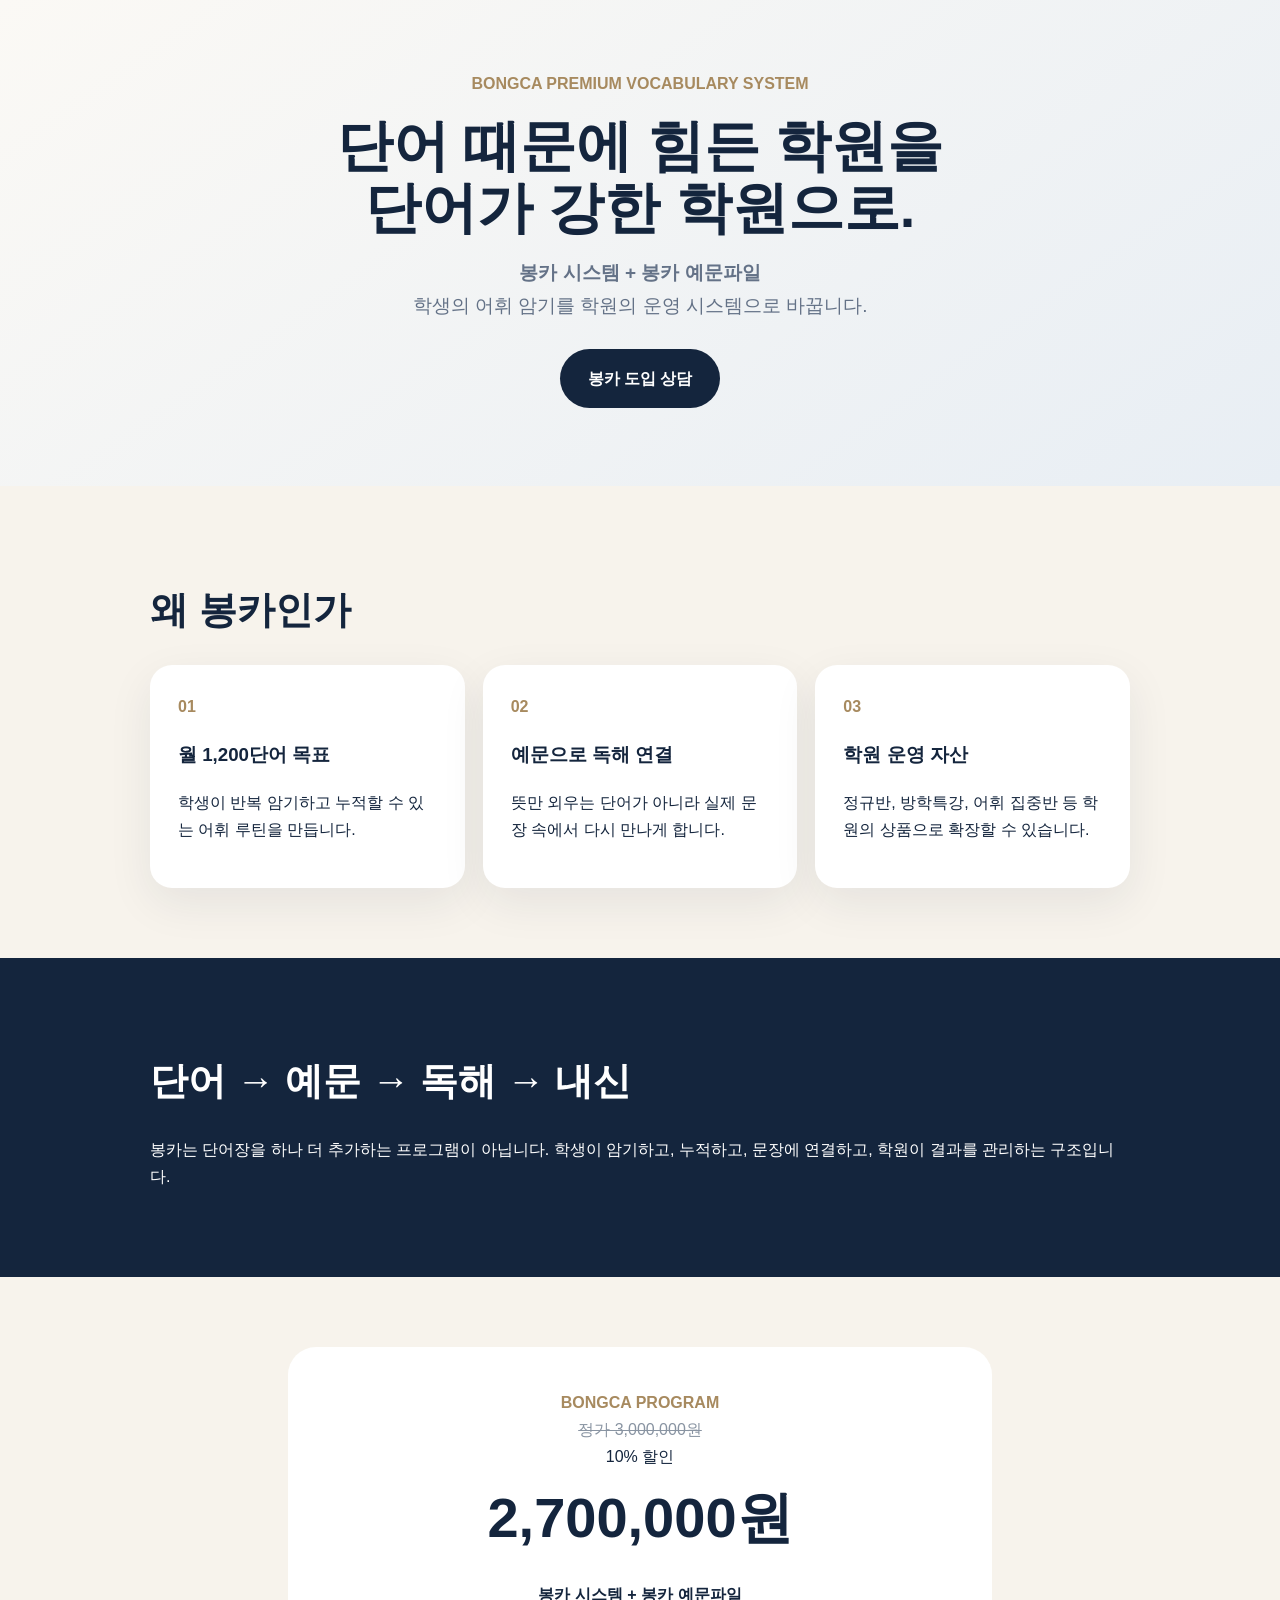
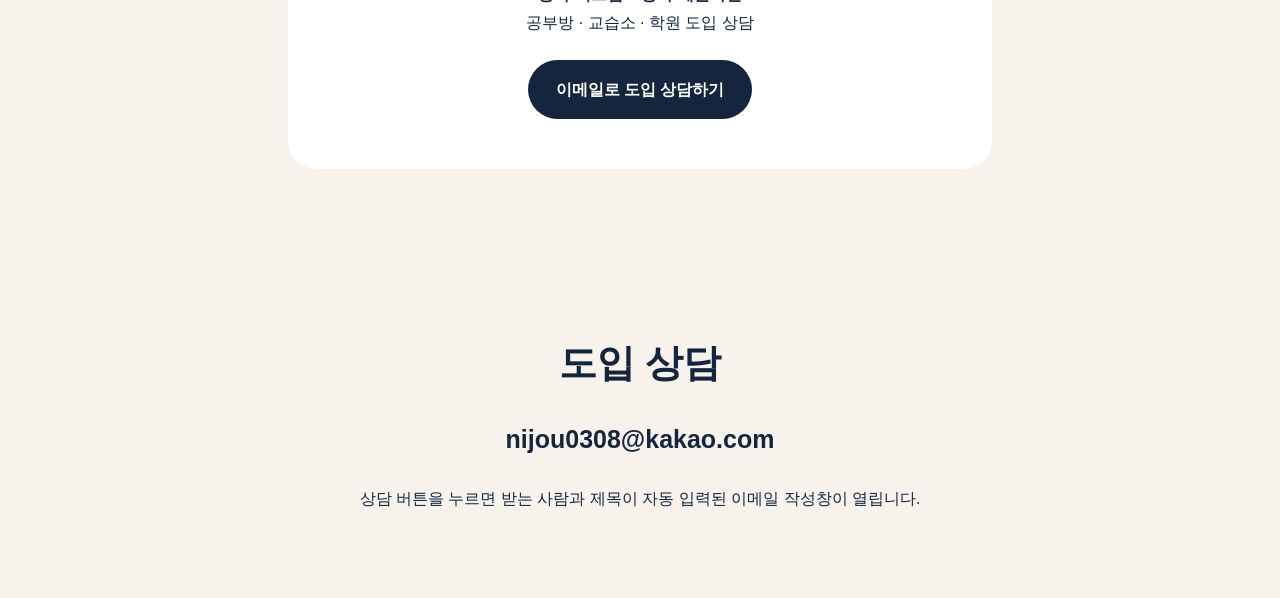
==== bongca/index.html @ 5b952db7 "Add Bongca landing page" ====
<!doctype html><html lang="ko"><head><meta charset="utf-8"><meta name="viewport" content="width=device-width,initial-scale=1"><title>봉카 VOCA | 프리미엄 영어 어휘 운영 시스템</title><style>body{margin:0;font-family:Arial,'Noto Sans KR',sans-serif;background:#f7f3ec;color:#14253d;line-height:1.7}header,section{padding:70px 20px}.wrap{max-width:980px;margin:auto}.hero{text-align:center;background:linear-gradient(145deg,#fbf9f5,#e8eef4)}h1{font-size:56px;line-height:1.1;margin:18px 0}h2{font-size:38px;line-height:1.2}.sub{font-size:19px;color:#647287}.btn{display:inline-block;background:#14253d;color:#fff;padding:16px 28px;border-radius:999px;text-decoration:none;font-weight:700;margin:8px}.gold{color:#a78a5f;font-weight:700}.grid{display:grid;grid-template-columns:repeat(3,1fr);gap:18px}.card{background:#fff;padding:28px;border-radius:22px;box-shadow:0 15px 45px rgba(20,37,61,.08)}.dark{background:#14253d;color:#fff}.price{text-align:center;background:#fff;padding:42px;border-radius:28px;max-width:620px;margin:auto}.old{text-decoration:line-through;color:#8994a2}.amount{font-size:56px;font-weight:900}.mail{text-align:center}.email{font-size:25px;font-weight:800}@media(max-width:700px){h1{font-size:40px}h2{font-size:31px}.grid{grid-template-columns:1fr}.amount{font-size:44px}}</style></head><body><header class="hero"><div class="wrap"><div class="gold">BONGCA PREMIUM VOCABULARY SYSTEM</div><h1>단어 때문에 힘든 학원을<br>단어가 강한 학원으로.</h1><p class="sub"><b>봉카 시스템 + 봉카 예문파일</b><br>학생의 어휘 암기를 학원의 운영 시스템으로 바꿉니다.</p><a class="btn" href="mailto:nijou0308@kakao.com?subject=%EB%B4%89%EC%B9%B4%20%EB%8F%84%EC%9E%85%20%EC%83%81%EB%8B%B4%20%EB%AC%B8%EC%9D%98&body=%EC%95%88%EB%85%95%ED%95%98%EC%84%B8%EC%9A%94.%0A%EB%B4%89%EC%B9%B4%20%EB%8F%84%EC%9E%85%20%EC%83%81%EB%8B%B4%20%EB%AC%B8%EC%9D%98%EB%93%9C%EB%A6%BD%EB%8B%88%EB%8B%A4.%0A%0A%ED%95%99%EC%9B%90%EB%AA%85%3A%0A%EC%A7%80%EC%97%AD%3A%0A%ED%95%99%EC%83%9D%20%EC%88%98%3A%0A%EC%83%81%EB%8B%B4%20%EA%B0%80%EB%8A%A5%20%EC%8B%9C%EA%B0%84%3A%0A%EB%AC%B8%EC%9D%98%20%EB%82%B4%EC%9A%A9%3A">봉카 도입 상담</a></div></header><section><div class="wrap"><h2>왜 봉카인가</h2><div class="grid"><div class="card"><div class="gold">01</div><h3>월 1,200단어 목표</h3><p>학생이 반복 암기하고 누적할 수 있는 어휘 루틴을 만듭니다.</p></div><div class="card"><div class="gold">02</div><h3>예문으로 독해 연결</h3><p>뜻만 외우는 단어가 아니라 실제 문장 속에서 다시 만나게 합니다.</p></div><div class="card"><div class="gold">03</div><h3>학원 운영 자산</h3><p>정규반, 방학특강, 어휘 집중반 등 학원의 상품으로 확장할 수 있습니다.</p></div></div></div></section><section class="dark"><div class="wrap"><h2>단어 → 예문 → 독해 → 내신</h2><p>봉카는 단어장을 하나 더 추가하는 프로그램이 아닙니다. 학생이 암기하고, 누적하고, 문장에 연결하고, 학원이 결과를 관리하는 구조입니다.</p></div></section><section><div class="wrap"><div class="price"><div class="gold">BONGCA PROGRAM</div><div class="old">정가 3,000,000원</div><div>10% 할인</div><div class="amount">2,700,000원</div><p><b>봉카 시스템 + 봉카 예문파일</b><br>공부방 · 교습소 · 학원 도입 상담</p><a class="btn" href="mailto:nijou0308@kakao.com?subject=%EB%B4%89%EC%B9%B4%20%EB%8F%84%EC%9E%85%20%EC%83%81%EB%8B%B4%20%EB%AC%B8%EC%9D%98&body=%EC%95%88%EB%85%95%ED%95%98%EC%84%B8%EC%9A%94.%0A%EB%B4%89%EC%B9%B4%20%EB%8F%84%EC%9E%85%20%EC%83%81%EB%8B%B4%20%EB%AC%B8%EC%9D%98%EB%93%9C%EB%A6%BD%EB%8B%88%EB%8B%A4.%0A%0A%ED%95%99%EC%9B%90%EB%AA%85%3A%0A%EC%A7%80%EC%97%AD%3A%0A%ED%95%99%EC%83%9D%20%EC%88%98%3A%0A%EC%83%81%EB%8B%B4%20%EA%B0%80%EB%8A%A5%20%EC%8B%9C%EA%B0%84%3A%0A%EB%AC%B8%EC%9D%98%20%EB%82%B4%EC%9A%A9%3A">이메일로 도입 상담하기</a></div></div></section><section class="mail"><div class="wrap"><h2>도입 상담</h2><p class="email">nijou0308@kakao.com</p><p>상담 버튼을 누르면 받는 사람과 제목이 자동 입력된 이메일 작성창이 열립니다.</p></div></section></body></html>
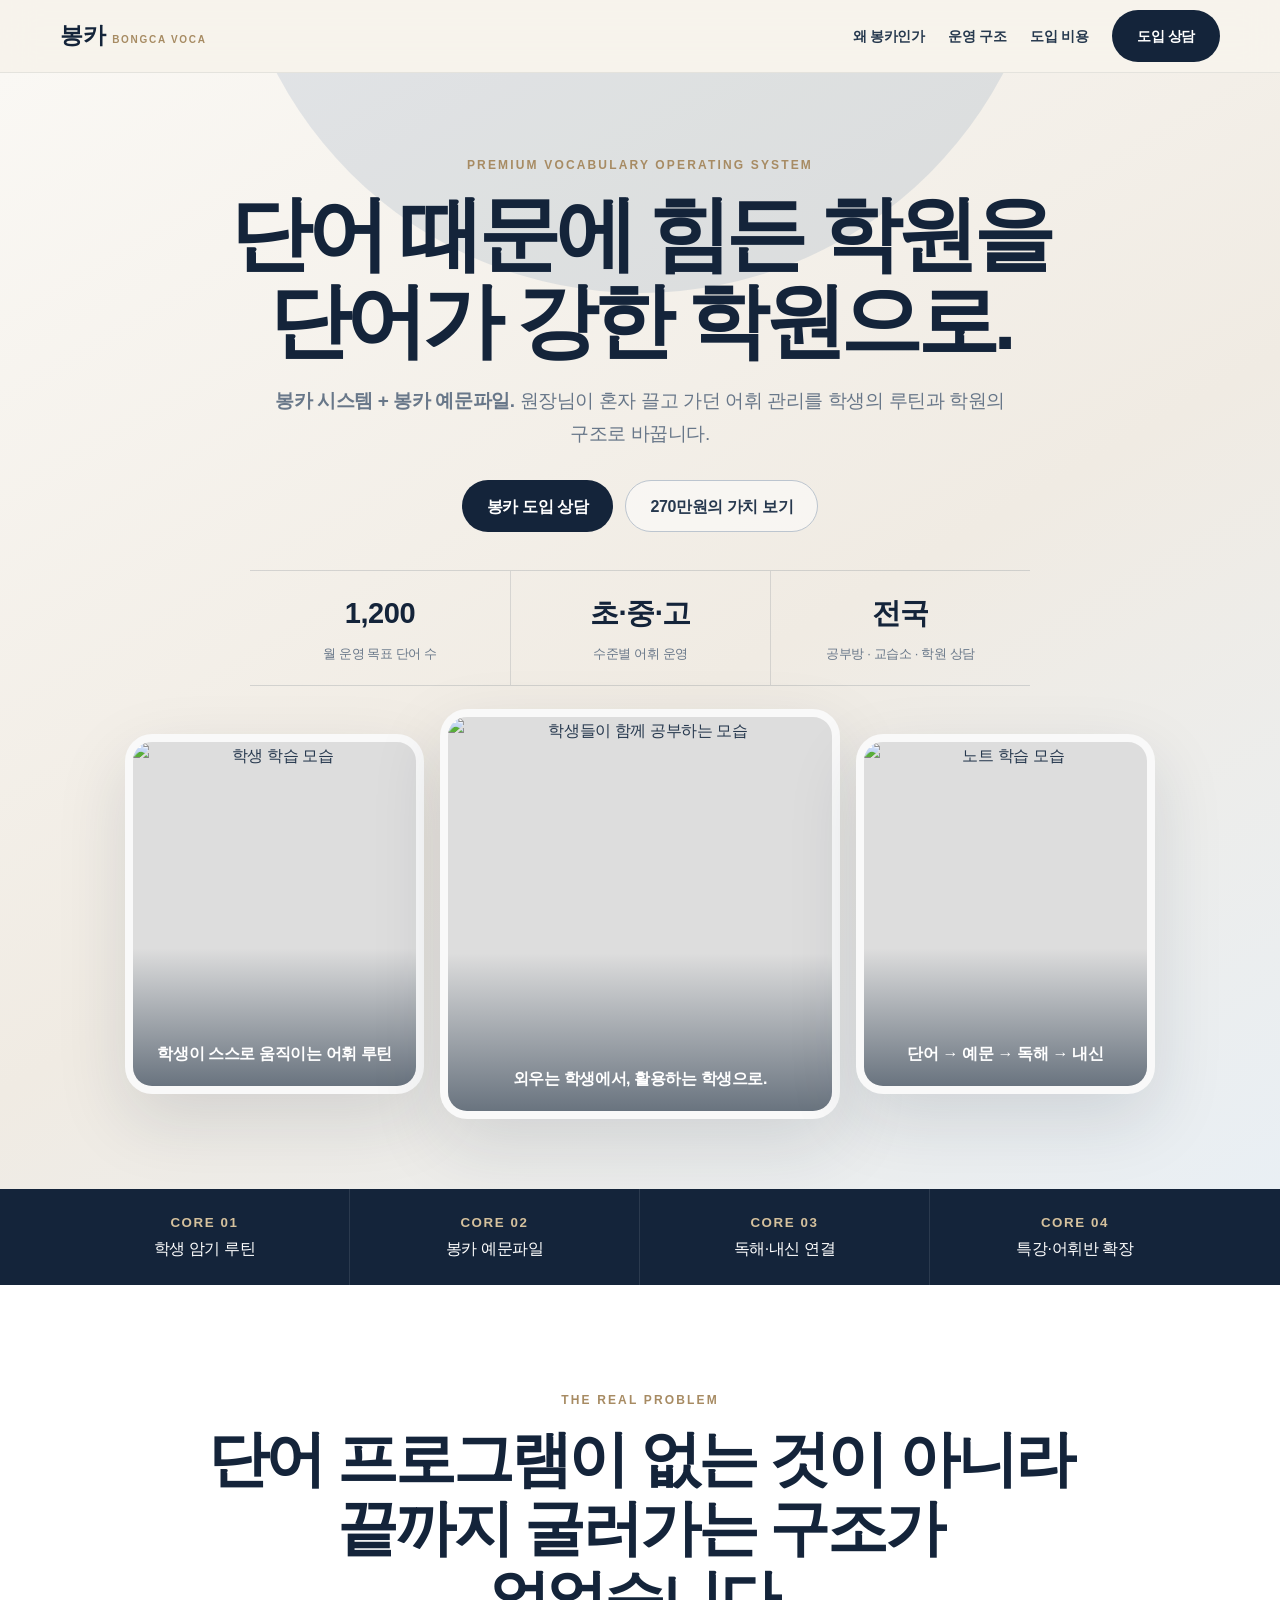
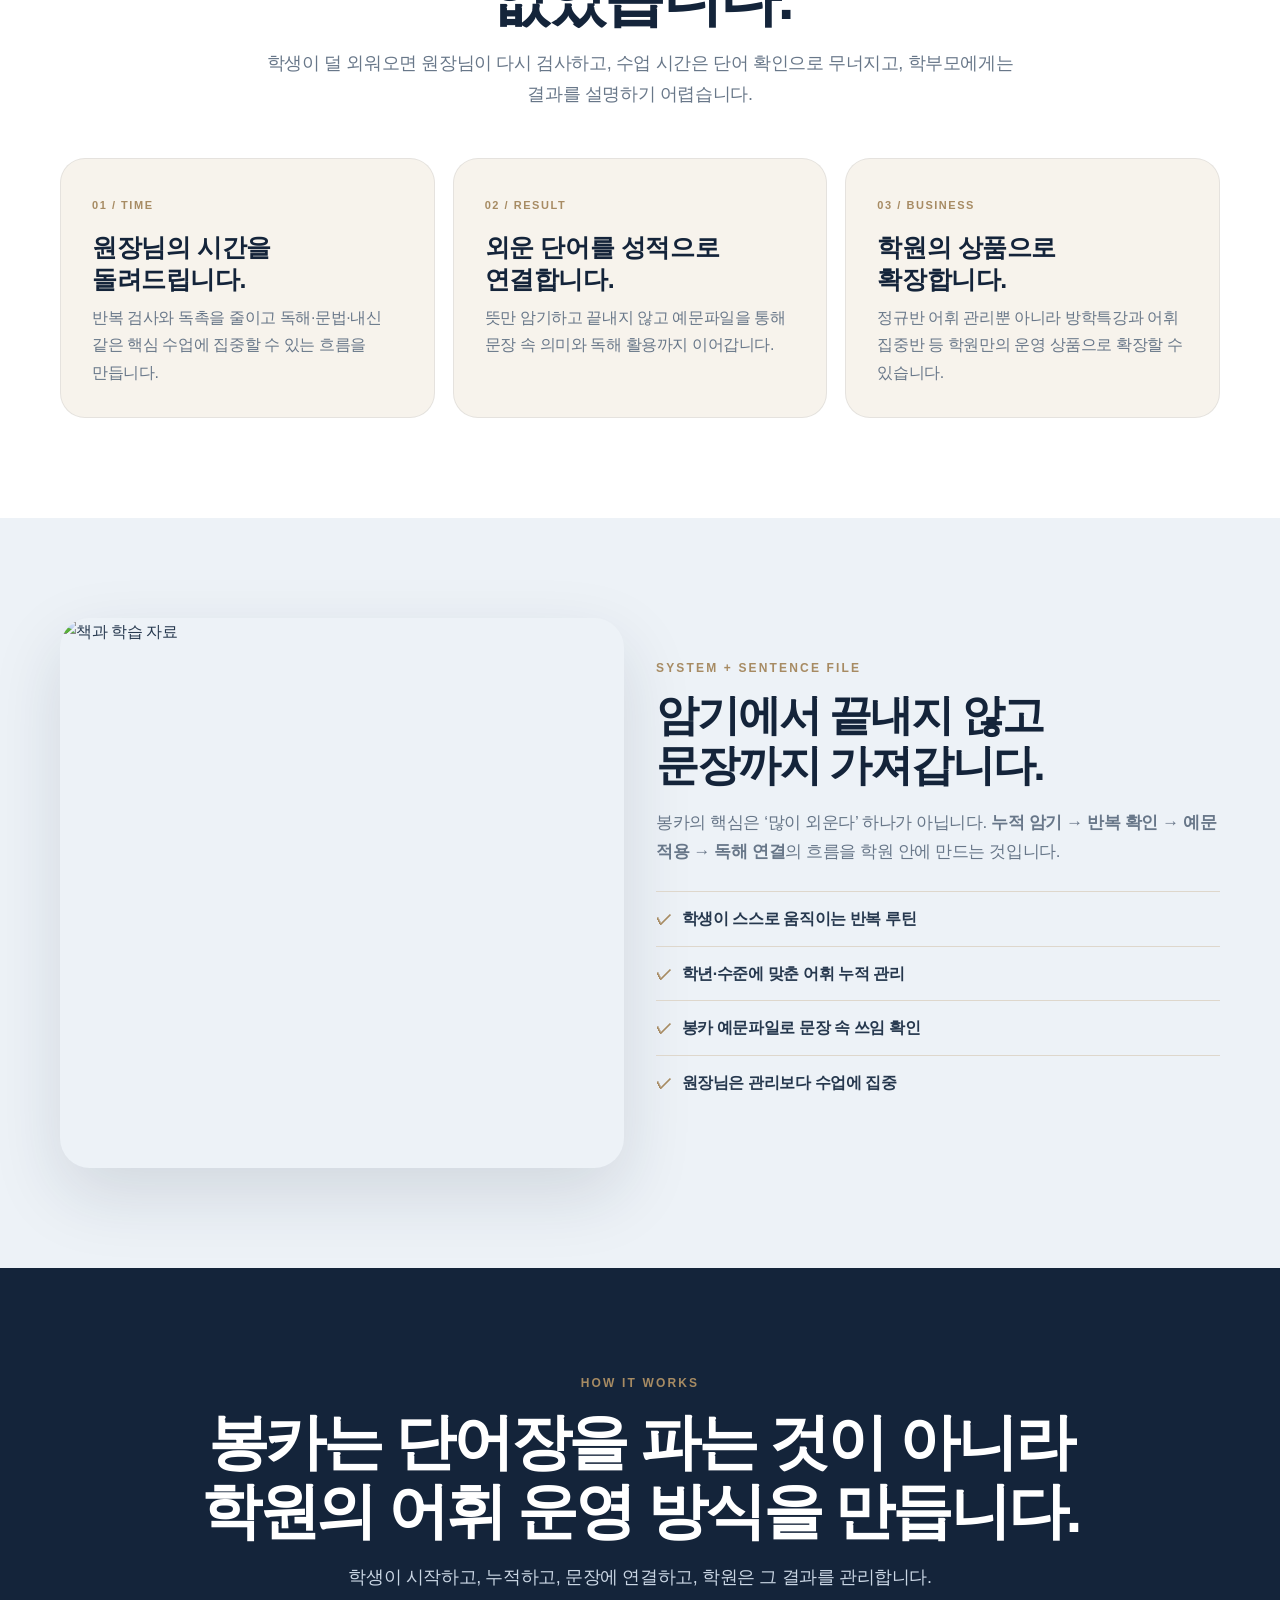
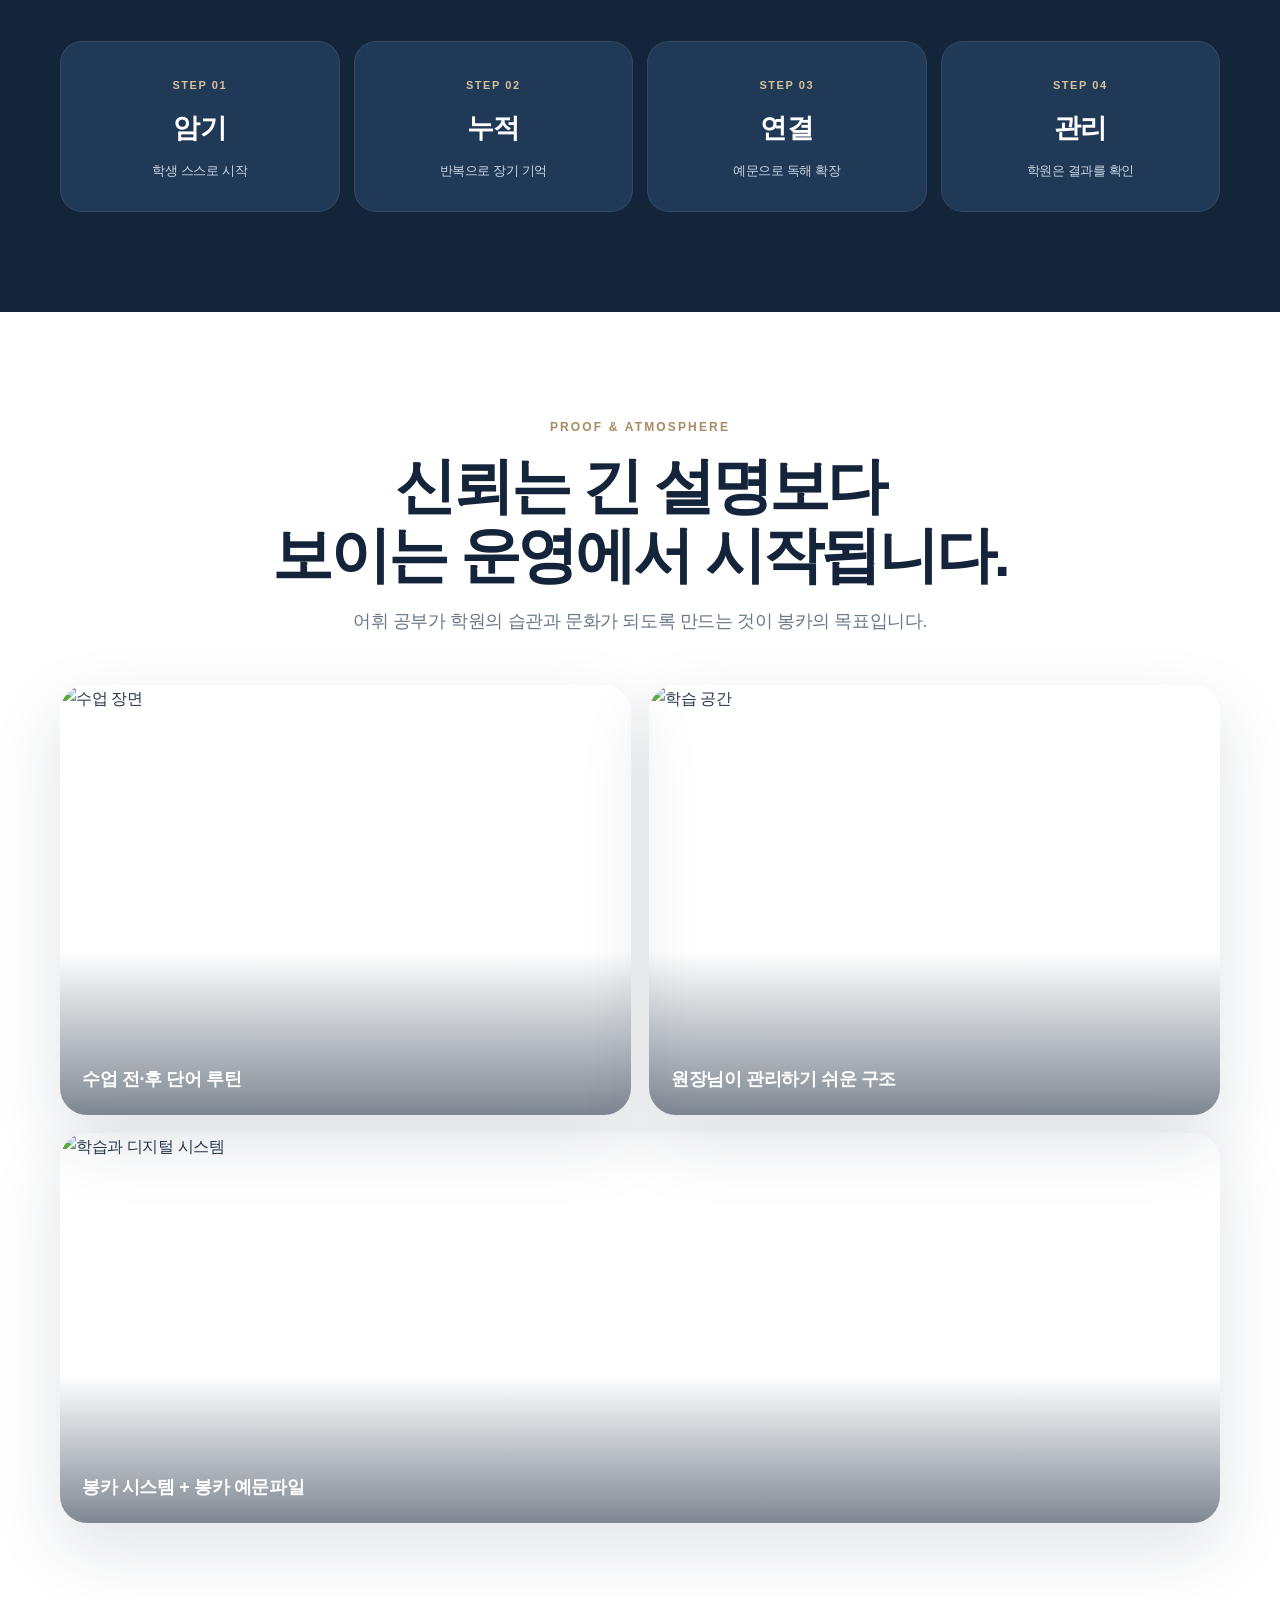
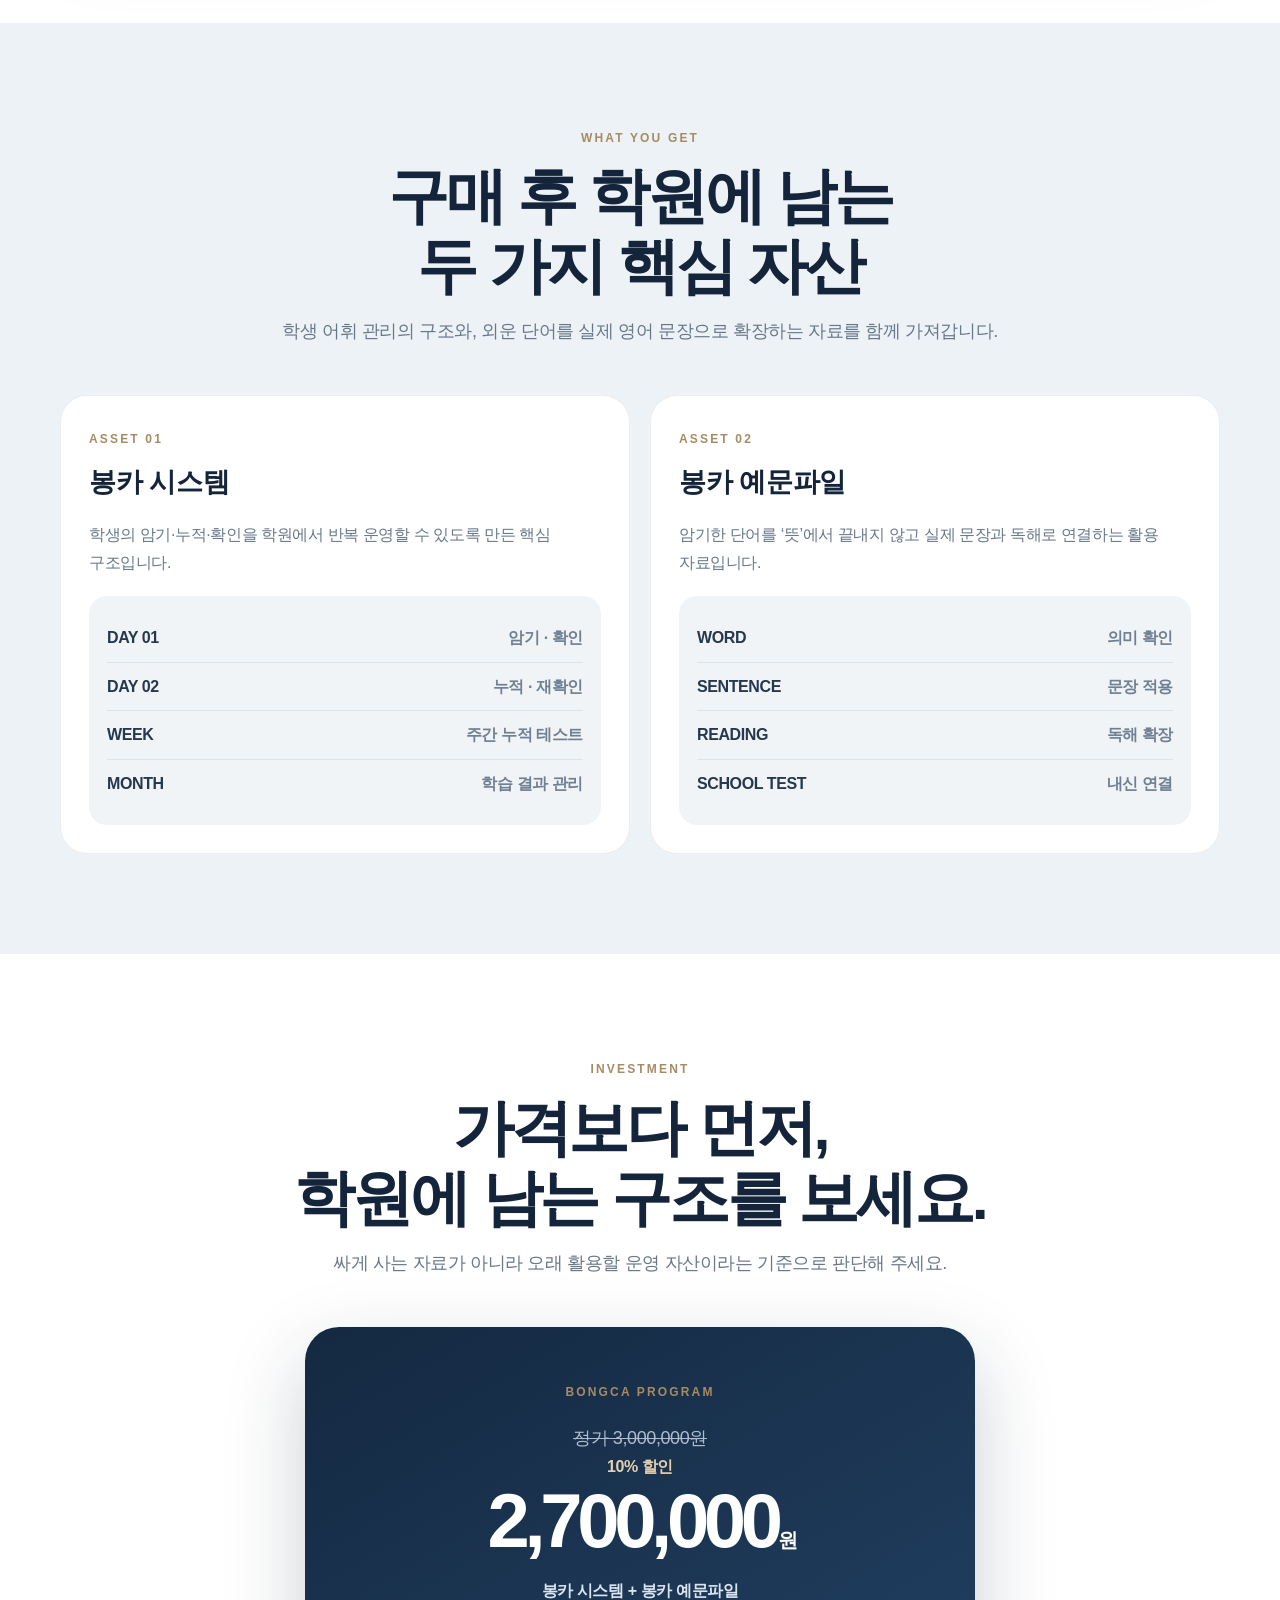
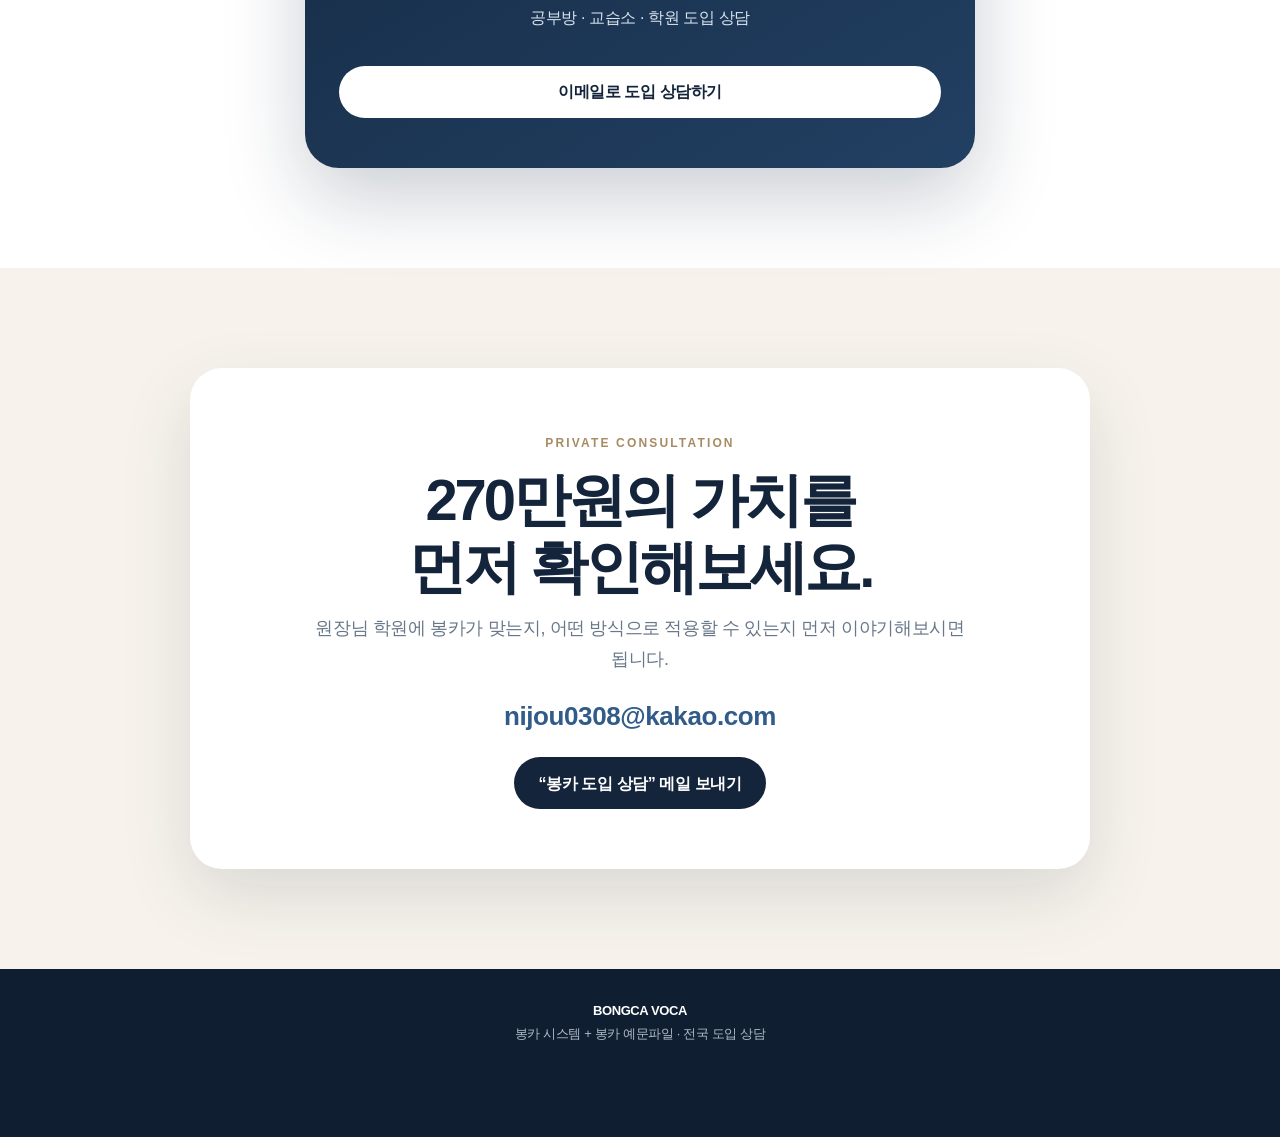
==== commit 9e222219: "Replace Bongca page with complete public landing page" ====
--- a/bongca/index.html
+++ b/bongca/index.html
@@ -1 +1,28 @@
-<!doctype html><html lang="ko"><head><meta charset="utf-8"><meta name="viewport" content="width=device-width,initial-scale=1"><title>봉카 VOCA | 프리미엄 영어 어휘 운영 시스템</title><style>body{margin:0;font-family:Arial,'Noto Sans KR',sans-serif;background:#f7f3ec;color:#14253d;line-height:1.7}header,section{padding:70px 20px}.wrap{max-width:980px;margin:auto}.hero{text-align:center;background:linear-gradient(145deg,#fbf9f5,#e8eef4)}h1{font-size:56px;line-height:1.1;margin:18px 0}h2{font-size:38px;line-height:1.2}.sub{font-size:19px;color:#647287}.btn{display:inline-block;background:#14253d;color:#fff;padding:16px 28px;border-radius:999px;text-decoration:none;font-weight:700;margin:8px}.gold{color:#a78a5f;font-weight:700}.grid{display:grid;grid-template-columns:repeat(3,1fr);gap:18px}.card{background:#fff;padding:28px;border-radius:22px;box-shadow:0 15px 45px rgba(20,37,61,.08)}.dark{background:#14253d;color:#fff}.price{text-align:center;background:#fff;padding:42px;border-radius:28px;max-width:620px;margin:auto}.old{text-decoration:line-through;color:#8994a2}.amount{font-size:56px;font-weight:900}.mail{text-align:center}.email{font-size:25px;font-weight:800}@media(max-width:700px){h1{font-size:40px}h2{font-size:31px}.grid{grid-template-columns:1fr}.amount{font-size:44px}}</style></head><body><header class="hero"><div class="wrap"><div class="gold">BONGCA PREMIUM VOCABULARY SYSTEM</div><h1>단어 때문에 힘든 학원을<br>단어가 강한 학원으로.</h1><p class="sub"><b>봉카 시스템 + 봉카 예문파일</b><br>학생의 어휘 암기를 학원의 운영 시스템으로 바꿉니다.</p><a class="btn" href="mailto:nijou0308@kakao.com?subject=%EB%B4%89%EC%B9%B4%20%EB%8F%84%EC%9E%85%20%EC%83%81%EB%8B%B4%20%EB%AC%B8%EC%9D%98&body=%EC%95%88%EB%85%95%ED%95%98%EC%84%B8%EC%9A%94.%0A%EB%B4%89%EC%B9%B4%20%EB%8F%84%EC%9E%85%20%EC%83%81%EB%8B%B4%20%EB%AC%B8%EC%9D%98%EB%93%9C%EB%A6%BD%EB%8B%88%EB%8B%A4.%0A%0A%ED%95%99%EC%9B%90%EB%AA%85%3A%0A%EC%A7%80%EC%97%AD%3A%0A%ED%95%99%EC%83%9D%20%EC%88%98%3A%0A%EC%83%81%EB%8B%B4%20%EA%B0%80%EB%8A%A5%20%EC%8B%9C%EA%B0%84%3A%0A%EB%AC%B8%EC%9D%98%20%EB%82%B4%EC%9A%A9%3A">봉카 도입 상담</a></div></header><section><div class="wrap"><h2>왜 봉카인가</h2><div class="grid"><div class="card"><div class="gold">01</div><h3>월 1,200단어 목표</h3><p>학생이 반복 암기하고 누적할 수 있는 어휘 루틴을 만듭니다.</p></div><div class="card"><div class="gold">02</div><h3>예문으로 독해 연결</h3><p>뜻만 외우는 단어가 아니라 실제 문장 속에서 다시 만나게 합니다.</p></div><div class="card"><div class="gold">03</div><h3>학원 운영 자산</h3><p>정규반, 방학특강, 어휘 집중반 등 학원의 상품으로 확장할 수 있습니다.</p></div></div></div></section><section class="dark"><div class="wrap"><h2>단어 → 예문 → 독해 → 내신</h2><p>봉카는 단어장을 하나 더 추가하는 프로그램이 아닙니다. 학생이 암기하고, 누적하고, 문장에 연결하고, 학원이 결과를 관리하는 구조입니다.</p></div></section><section><div class="wrap"><div class="price"><div class="gold">BONGCA PROGRAM</div><div class="old">정가 3,000,000원</div><div>10% 할인</div><div class="amount">2,700,000원</div><p><b>봉카 시스템 + 봉카 예문파일</b><br>공부방 · 교습소 · 학원 도입 상담</p><a class="btn" href="mailto:nijou0308@kakao.com?subject=%EB%B4%89%EC%B9%B4%20%EB%8F%84%EC%9E%85%20%EC%83%81%EB%8B%B4%20%EB%AC%B8%EC%9D%98&body=%EC%95%88%EB%85%95%ED%95%98%EC%84%B8%EC%9A%94.%0A%EB%B4%89%EC%B9%B4%20%EB%8F%84%EC%9E%85%20%EC%83%81%EB%8B%B4%20%EB%AC%B8%EC%9D%98%EB%93%9C%EB%A6%BD%EB%8B%88%EB%8B%A4.%0A%0A%ED%95%99%EC%9B%90%EB%AA%85%3A%0A%EC%A7%80%EC%97%AD%3A%0A%ED%95%99%EC%83%9D%20%EC%88%98%3A%0A%EC%83%81%EB%8B%B4%20%EA%B0%80%EB%8A%A5%20%EC%8B%9C%EA%B0%84%3A%0A%EB%AC%B8%EC%9D%98%20%EB%82%B4%EC%9A%A9%3A">이메일로 도입 상담하기</a></div></div></section><section class="mail"><div class="wrap"><h2>도입 상담</h2><p class="email">nijou0308@kakao.com</p><p>상담 버튼을 누르면 받는 사람과 제목이 자동 입력된 이메일 작성창이 열립니다.</p></div></section></body></html>+<!doctype html>
+<html lang="ko">
+<head>
+<meta charset="utf-8">
+<meta name="viewport" content="width=device-width,initial-scale=1">
+<title>봉카 VOCA | 프리미엄 영어 어휘 운영 시스템</title>
+<meta name="description" content="봉카 시스템 + 봉카 예문파일. 공부방·교습소·학원 원장님을 위한 프리미엄 영어 어휘 운영 시스템.">
+<meta property="og:title" content="봉카 VOCA | 단어가 강한 학원을 만드는 운영 시스템">
+<meta property="og:description" content="월 1,200단어 목표 · 봉카 시스템 + 봉카 예문파일 · 전국 학원 도입 상담">
+<style>
+:root{--ink:#14243a;--blue:#315b88;--gold:#a78b63;--ivory:#f7f3ec;--paper:#fff;--mist:#edf2f7;--text:#26384e;--muted:#687789;--line:#ded7cc;--shadow:0 26px 70px rgba(20,36,58,.13);--max:1160px}*{box-sizing:border-box}html{scroll-behavior:smooth}body{margin:0;background:var(--ivory);color:var(--text);font-family:Pretendard,"Noto Sans KR","Apple SD Gothic Neo","Malgun Gothic",sans-serif;line-height:1.72;letter-spacing:-.025em;word-break:keep-all}a{text-decoration:none;color:inherit}img{display:block;width:100%;height:100%;object-fit:cover}.wrap{width:min(var(--max),calc(100% - 40px));margin:auto}.nav{position:sticky;top:0;z-index:50;background:rgba(247,243,236,.92);backdrop-filter:blur(18px);border-bottom:1px solid rgba(20,36,58,.08)}.navin{height:72px;display:flex;justify-content:space-between;align-items:center}.brand{font-size:23px;font-weight:900;color:var(--ink)}.brand span{font-size:10px;color:var(--gold);letter-spacing:.17em;margin-left:7px}.links{display:flex;gap:24px;align-items:center;font-size:14px;font-weight:800}.btn{display:inline-flex;align-items:center;justify-content:center;min-height:52px;padding:0 24px;border-radius:999px;font-weight:900;border:1px solid transparent}.btn.dark{background:var(--ink);color:#fff}.btn.line{border-color:#bcc5cf;background:rgba(255,255,255,.5)}.hero{position:relative;overflow:hidden;background:linear-gradient(150deg,#faf8f4 0%,#f0ebe3 55%,#e9eff4 100%)}.hero:before{content:"";position:absolute;width:820px;height:820px;border-radius:50%;top:-600px;left:50%;transform:translateX(-50%);background:rgba(49,91,136,.12)}.heroIn{position:relative;padding:82px 0 70px;text-align:center}.eyebrow,.kicker{font-size:12px;color:var(--gold);font-weight:900;letter-spacing:.18em;text-transform:uppercase}.hero h1{font-size:clamp(46px,6.5vw,82px);line-height:1.07;letter-spacing:-.065em;margin:14px auto 20px;max-width:940px;color:var(--ink)}.lead{max-width:760px;margin:auto;color:var(--muted);font-size:19px}.actions{display:flex;gap:12px;justify-content:center;margin-top:30px}.metrics{display:grid;grid-template-columns:repeat(3,1fr);max-width:780px;margin:38px auto 0;border-top:1px solid rgba(20,36,58,.14);border-bottom:1px solid rgba(20,36,58,.14)}.metric{padding:18px 12px}.metric+.metric{border-left:1px solid rgba(20,36,58,.12)}.metric strong{display:block;font-size:29px;color:var(--ink)}.metric span{font-size:13px;color:var(--muted)}.heroPhotos{display:grid;grid-template-columns:.9fr 1.2fr .9fr;gap:16px;max-width:1030px;margin:48px auto 0}.photo{position:relative;height:360px;overflow:hidden;border-radius:27px;border:8px solid rgba(255,255,255,.82);box-shadow:var(--shadow);background:#ddd}.photo.main{height:410px;margin-top:-25px}.photo:after{content:"";position:absolute;inset:0;background:linear-gradient(180deg,transparent 60%,rgba(10,29,50,.55))}.caption{position:absolute;z-index:2;bottom:18px;left:18px;right:18px;color:#fff;font-weight:900}.band{background:var(--ink);color:#fff}.bandGrid{display:grid;grid-template-columns:repeat(4,1fr)}.bandGrid div{text-align:center;padding:23px 12px;border-right:1px solid rgba(255,255,255,.1)}.bandGrid div:last-child{border:0}.bandGrid small{display:block;color:#d5c19d;font-weight:900;letter-spacing:.12em}.section{padding:100px 0}.white{background:#fff}.blue{background:var(--mist)}.dark{background:var(--ink);color:#fff}.head{text-align:center;margin-bottom:48px}.head h2{font-size:clamp(36px,4.8vw,61px);line-height:1.14;letter-spacing:-.052em;margin:12px auto 15px;color:var(--ink);max-width:900px}.head p{max-width:760px;margin:auto;color:var(--muted);font-size:18px}.dark .head h2{color:#fff}.dark .head p{color:#cad6e4}.grid3{display:grid;grid-template-columns:repeat(3,1fr);gap:18px}.card{padding:31px;border-radius:25px;background:var(--ivory);border:1px solid rgba(20,36,58,.08)}.card .num{font-size:11px;color:var(--gold);font-weight:900;letter-spacing:.14em}.card h3{font-size:25px;line-height:1.28;color:var(--ink);margin:13px 0 9px}.card p{margin:0;color:var(--muted)}.feature{display:grid;grid-template-columns:1fr 1fr;gap:32px;align-items:center}.featurePhoto{height:550px;border-radius:30px;overflow:hidden;box-shadow:var(--shadow)}.featureCopy h3{font-size:43px;line-height:1.17;color:var(--ink);letter-spacing:-.05em;margin:10px 0 16px}.featureCopy p{font-size:17px;color:var(--muted)}.checks{list-style:none;padding:0;margin:25px 0}.checks li{padding:13px 0;border-top:1px solid var(--line);font-weight:800}.checks li:before{content:"✓";color:var(--gold);margin-right:10px}.flow{display:grid;grid-template-columns:repeat(4,1fr);gap:14px}.step{text-align:center;padding:28px 18px;border-radius:22px;background:#203956;border:1px solid rgba(255,255,255,.08)}.step span{font-size:11px;color:#d7c19c;letter-spacing:.14em;font-weight:900}.step b{display:block;font-size:27px;margin:8px 0 4px}.step small{color:#cbd7e5}.gallery{display:grid;grid-template-columns:1fr 1fr;gap:18px}.gallery .g{height:430px;border-radius:27px;overflow:hidden;box-shadow:var(--shadow);position:relative}.gallery .wide{grid-column:1/-1;height:390px}.gallery .g:after{content:"";position:absolute;inset:0;background:linear-gradient(180deg,transparent 62%,rgba(9,27,47,.52))}.gallery .label{position:absolute;z-index:2;bottom:20px;left:22px;color:#fff;font-weight:900;font-size:18px}.assets{display:grid;grid-template-columns:1fr 1fr;gap:20px}.asset{background:#fff;border-radius:27px;padding:28px;border:1px solid rgba(20,36,58,.08)}.asset h3{font-size:27px;color:var(--ink);margin:7px 0}.asset p{color:var(--muted)}.mock{margin-top:20px;padding:18px;border-radius:18px;background:#f1f4f6}.mock div{display:flex;justify-content:space-between;padding:10px 0;border-bottom:1px solid #dce3e8;font-weight:800}.mock div:last-child{border:0}.mock span:last-child{color:#708093;font-weight:600}.price{max-width:670px;margin:auto;text-align:center;padding:50px 34px;border-radius:34px;background:linear-gradient(150deg,#142941,#224063);color:#fff;box-shadow:0 30px 80px rgba(20,36,58,.22)}.old{text-decoration:line-through;color:#aebccc;font-size:18px;margin-top:18px}.discount{color:#e4d0ad;font-weight:900}.amount{font-size:clamp(54px,8vw,76px);line-height:1.05;letter-spacing:-.07em;font-weight:900}.amount small{font-size:20px}.price p{color:#dae4ef}.price .btn{width:100%;background:#fff;color:var(--ink);margin-top:18px}.ctaBox{max-width:900px;margin:auto;background:#fff;text-align:center;padding:60px 34px;border-radius:32px;box-shadow:var(--shadow)}.ctaBox h2{font-size:clamp(38px,5vw,58px);line-height:1.15;letter-spacing:-.055em;color:var(--ink);margin:12px 0}.ctaBox p{color:var(--muted);font-size:18px;max-width:660px;margin:0 auto}.email{font-size:26px;color:var(--blue);font-weight:900;margin:19px 0}.footer{text-align:center;background:#0f1e30;color:#aebac8;padding:31px 20px 92px;font-size:13px}.footer b{color:#fff}.mobile{display:none}@media(max-width:830px){.links a:not(.btn){display:none}.heroPhotos,.feature,.assets{grid-template-columns:1fr}.photo,.photo.main{height:350px;margin:0}.grid3,.flow{grid-template-columns:1fr 1fr}.bandGrid{grid-template-columns:1fr 1fr}.featurePhoto{height:440px}}@media(max-width:560px){.wrap{width:calc(100% - 28px)}.heroIn{padding:60px 0 55px}.hero h1{font-size:42px}.actions{flex-direction:column}.actions .btn{width:100%}.metrics,.grid3,.flow,.bandGrid,.gallery{grid-template-columns:1fr}.metric+.metric{border-left:0;border-top:1px solid rgba(20,36,58,.12)}.bandGrid div{border-right:0;border-bottom:1px solid rgba(255,255,255,.1)}.gallery .wide{grid-column:auto}.gallery .g,.gallery .wide{height:320px}.featureCopy h3{font-size:34px}.price{padding:40px 22px}.ctaBox{padding:45px 22px}.mobile{display:flex;position:fixed;z-index:60;left:12px;right:12px;bottom:12px;background:var(--ink);border-radius:999px;overflow:hidden;box-shadow:0 14px 40px rgba(0,0,0,.3)}.mobile a{flex:1;text-align:center;color:#fff;font-weight:900;padding:15px 8px}.mobile a:last-child{background:var(--gold);color:var(--ink)}}
+</style>
+</head>
+<body>
+<nav class="nav"><div class="wrap navin"><a class="brand" href="#top">봉카<span>BONGCA VOCA</span></a><div class="links"><a href="#why">왜 봉카인가</a><a href="#system">운영 구조</a><a href="#price">도입 비용</a><a class="btn dark mail" href="#">도입 상담</a></div></div></nav>
+<header class="hero" id="top"><div class="wrap heroIn"><div class="eyebrow">Premium Vocabulary Operating System</div><h1>단어 때문에 힘든 학원을<br>단어가 강한 학원으로.</h1><p class="lead"><b>봉카 시스템 + 봉카 예문파일.</b> 원장님이 혼자 끌고 가던 어휘 관리를 학생의 루틴과 학원의 구조로 바꿉니다.</p><div class="actions"><a class="btn dark mail" href="#">봉카 도입 상담</a><a class="btn line" href="#why">270만원의 가치 보기</a></div><div class="metrics"><div class="metric"><strong>1,200</strong><span>월 운영 목표 단어 수</span></div><div class="metric"><strong>초·중·고</strong><span>수준별 어휘 운영</span></div><div class="metric"><strong>전국</strong><span>공부방 · 교습소 · 학원 상담</span></div></div><div class="heroPhotos"><div class="photo"><img src="https://images.unsplash.com/photo-1509062522246-3755977927d7?auto=format&fit=crop&w=900&q=80" alt="학생 학습 모습"><div class="caption">학생이 스스로 움직이는 어휘 루틴</div></div><div class="photo main"><img src="https://images.unsplash.com/photo-1523240795612-9a054b0db644?auto=format&fit=crop&w=1100&q=85" alt="학생들이 함께 공부하는 모습"><div class="caption">외우는 학생에서, 활용하는 학생으로.</div></div><div class="photo"><img src="https://images.unsplash.com/photo-1434030216411-0b793f4b4173?auto=format&fit=crop&w=900&q=80" alt="노트 학습 모습"><div class="caption">단어 → 예문 → 독해 → 내신</div></div></div></div></header>
+<section class="band"><div class="wrap bandGrid"><div><small>CORE 01</small>학생 암기 루틴</div><div><small>CORE 02</small>봉카 예문파일</div><div><small>CORE 03</small>독해·내신 연결</div><div><small>CORE 04</small>특강·어휘반 확장</div></div></section>
+<section class="section white" id="why"><div class="wrap"><div class="head"><span class="kicker">The Real Problem</span><h2>단어 프로그램이 없는 것이 아니라<br><b>끝까지 굴러가는 구조</b>가 없었습니다.</h2><p>학생이 덜 외워오면 원장님이 다시 검사하고, 수업 시간은 단어 확인으로 무너지고, 학부모에게는 결과를 설명하기 어렵습니다.</p></div><div class="grid3"><article class="card"><span class="num">01 / TIME</span><h3>원장님의 시간을 돌려드립니다.</h3><p>반복 검사와 독촉을 줄이고 독해·문법·내신 같은 핵심 수업에 집중할 수 있는 흐름을 만듭니다.</p></article><article class="card"><span class="num">02 / RESULT</span><h3>외운 단어를 성적으로 연결합니다.</h3><p>뜻만 암기하고 끝내지 않고 예문파일을 통해 문장 속 의미와 독해 활용까지 이어갑니다.</p></article><article class="card"><span class="num">03 / BUSINESS</span><h3>학원의 상품으로 확장합니다.</h3><p>정규반 어휘 관리뿐 아니라 방학특강과 어휘 집중반 등 학원만의 운영 상품으로 확장할 수 있습니다.</p></article></div></div></section>
+<section class="section blue"><div class="wrap feature"><div class="featurePhoto"><img src="https://images.unsplash.com/photo-1457369804613-52c61a468e7d?auto=format&fit=crop&w=1100&q=85" alt="책과 학습 자료"></div><div class="featureCopy"><span class="kicker">System + Sentence File</span><h3>암기에서 끝내지 않고<br>문장까지 가져갑니다.</h3><p>봉카의 핵심은 ‘많이 외운다’ 하나가 아닙니다. <b>누적 암기 → 반복 확인 → 예문 적용 → 독해 연결</b>의 흐름을 학원 안에 만드는 것입니다.</p><ul class="checks"><li>학생이 스스로 움직이는 반복 루틴</li><li>학년·수준에 맞춘 어휘 누적 관리</li><li>봉카 예문파일로 문장 속 쓰임 확인</li><li>원장님은 관리보다 수업에 집중</li></ul></div></div></section>
+<section class="section dark" id="system"><div class="wrap"><div class="head"><span class="kicker">How It Works</span><h2>봉카는 단어장을 파는 것이 아니라<br>학원의 어휘 운영 방식을 만듭니다.</h2><p>학생이 시작하고, 누적하고, 문장에 연결하고, 학원은 그 결과를 관리합니다.</p></div><div class="flow"><div class="step"><span>STEP 01</span><b>암기</b><small>학생 스스로 시작</small></div><div class="step"><span>STEP 02</span><b>누적</b><small>반복으로 장기 기억</small></div><div class="step"><span>STEP 03</span><b>연결</b><small>예문으로 독해 확장</small></div><div class="step"><span>STEP 04</span><b>관리</b><small>학원은 결과를 확인</small></div></div></div></section>
+<section class="section white"><div class="wrap"><div class="head"><span class="kicker">Proof & Atmosphere</span><h2>신뢰는 긴 설명보다<br>보이는 운영에서 시작됩니다.</h2><p>어휘 공부가 학원의 습관과 문화가 되도록 만드는 것이 봉카의 목표입니다.</p></div><div class="gallery"><div class="g"><img src="https://images.unsplash.com/photo-1524178232363-1fb2b075b655?auto=format&fit=crop&w=1100&q=85" alt="수업 장면"><div class="label">수업 전·후 단어 루틴</div></div><div class="g"><img src="https://images.unsplash.com/photo-1498243691581-b145c3f54a5a?auto=format&fit=crop&w=1100&q=85" alt="학습 공간"><div class="label">원장님이 관리하기 쉬운 구조</div></div><div class="g wide"><img src="https://images.unsplash.com/photo-1516321318423-f06f85e504b3?auto=format&fit=crop&w=1400&q=85" alt="학습과 디지털 시스템"><div class="label">봉카 시스템 + 봉카 예문파일</div></div></div></div></section>
+<section class="section blue"><div class="wrap"><div class="head"><span class="kicker">What You Get</span><h2>구매 후 학원에 남는<br>두 가지 핵심 자산</h2><p>학생 어휘 관리의 구조와, 외운 단어를 실제 영어 문장으로 확장하는 자료를 함께 가져갑니다.</p></div><div class="assets"><article class="asset"><span class="kicker">ASSET 01</span><h3>봉카 시스템</h3><p>학생의 암기·누적·확인을 학원에서 반복 운영할 수 있도록 만든 핵심 구조입니다.</p><div class="mock"><div><span>DAY 01</span><span>암기 · 확인</span></div><div><span>DAY 02</span><span>누적 · 재확인</span></div><div><span>WEEK</span><span>주간 누적 테스트</span></div><div><span>MONTH</span><span>학습 결과 관리</span></div></div></article><article class="asset"><span class="kicker">ASSET 02</span><h3>봉카 예문파일</h3><p>암기한 단어를 ‘뜻’에서 끝내지 않고 실제 문장과 독해로 연결하는 활용 자료입니다.</p><div class="mock"><div><span>WORD</span><span>의미 확인</span></div><div><span>SENTENCE</span><span>문장 적용</span></div><div><span>READING</span><span>독해 확장</span></div><div><span>SCHOOL TEST</span><span>내신 연결</span></div></div></article></div></div></section>
+<section class="section white" id="price"><div class="wrap"><div class="head"><span class="kicker">Investment</span><h2>가격보다 먼저,<br>학원에 남는 구조를 보세요.</h2><p>싸게 사는 자료가 아니라 오래 활용할 운영 자산이라는 기준으로 판단해 주세요.</p></div><div class="price"><span class="kicker">BONGCA PROGRAM</span><div class="old">정가 3,000,000원</div><div class="discount">10% 할인</div><div class="amount">2,700,000<small>원</small></div><p><b>봉카 시스템 + 봉카 예문파일</b><br>공부방 · 교습소 · 학원 도입 상담</p><a class="btn mail" href="#">이메일로 도입 상담하기</a></div></div></section>
+<section class="section"><div class="wrap"><div class="ctaBox"><span class="kicker">Private Consultation</span><h2>270만원의 가치를<br>먼저 확인해보세요.</h2><p>원장님 학원에 봉카가 맞는지, 어떤 방식으로 적용할 수 있는지 먼저 이야기해보시면 됩니다.</p><div class="email">nijou0308@kakao.com</div><a class="btn dark mail" href="#">“봉카 도입 상담” 메일 보내기</a></div></div></section>
+<footer class="footer"><b>BONGCA VOCA</b><br>봉카 시스템 + 봉카 예문파일 · 전국 도입 상담</footer>
+<div class="mobile"><a href="#price">가격 보기</a><a class="mail" href="#">도입 상담</a></div>
+<script>const mail='mailto:nijou0308@kakao.com?subject=%EB%B4%89%EC%B9%B4%20%EB%8F%84%EC%9E%85%20%EC%83%81%EB%8B%B4%20%EB%AC%B8%EC%9D%98&body=%EC%95%88%EB%85%95%ED%95%98%EC%84%B8%EC%9A%94.%0A%EB%B4%89%EC%B9%B4%20%EB%8F%84%EC%9E%85%20%EC%83%81%EB%8B%B4%20%EB%AC%B8%EC%9D%98%EB%93%9C%EB%A6%BD%EB%8B%88%EB%8B%A4.%0A%0A%ED%95%99%EC%9B%90%EB%AA%85%3A%0A%EC%A7%80%EC%97%AD%3A%0A%ED%95%99%EC%83%9D%20%EC%88%98%3A%0A%EC%83%81%EB%8B%B4%20%EA%B0%80%EB%8A%A5%20%EC%8B%9C%EA%B0%84%3A%0A%EB%AC%B8%EC%9D%98%20%EB%82%B4%EC%9A%A9%3A';document.querySelectorAll('.mail').forEach(a=>a.href=mail);</script>
+</body></html>
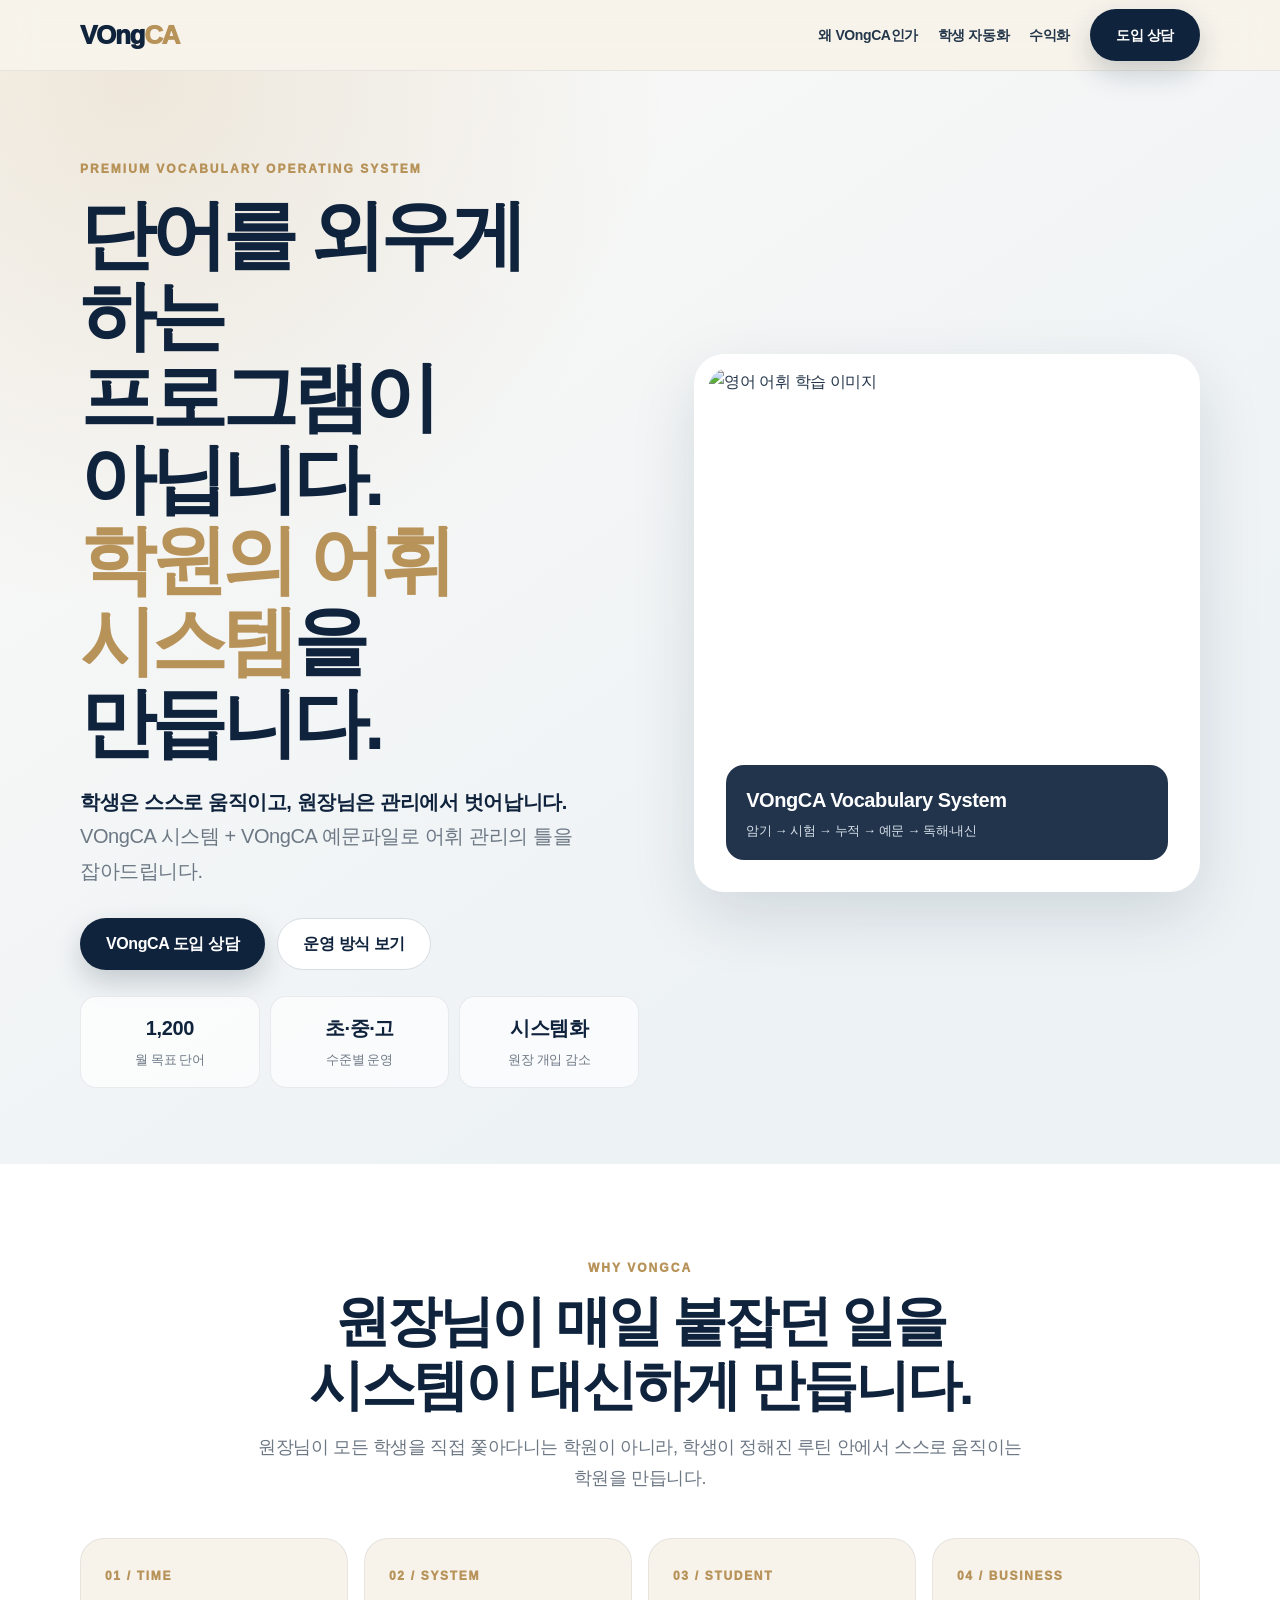
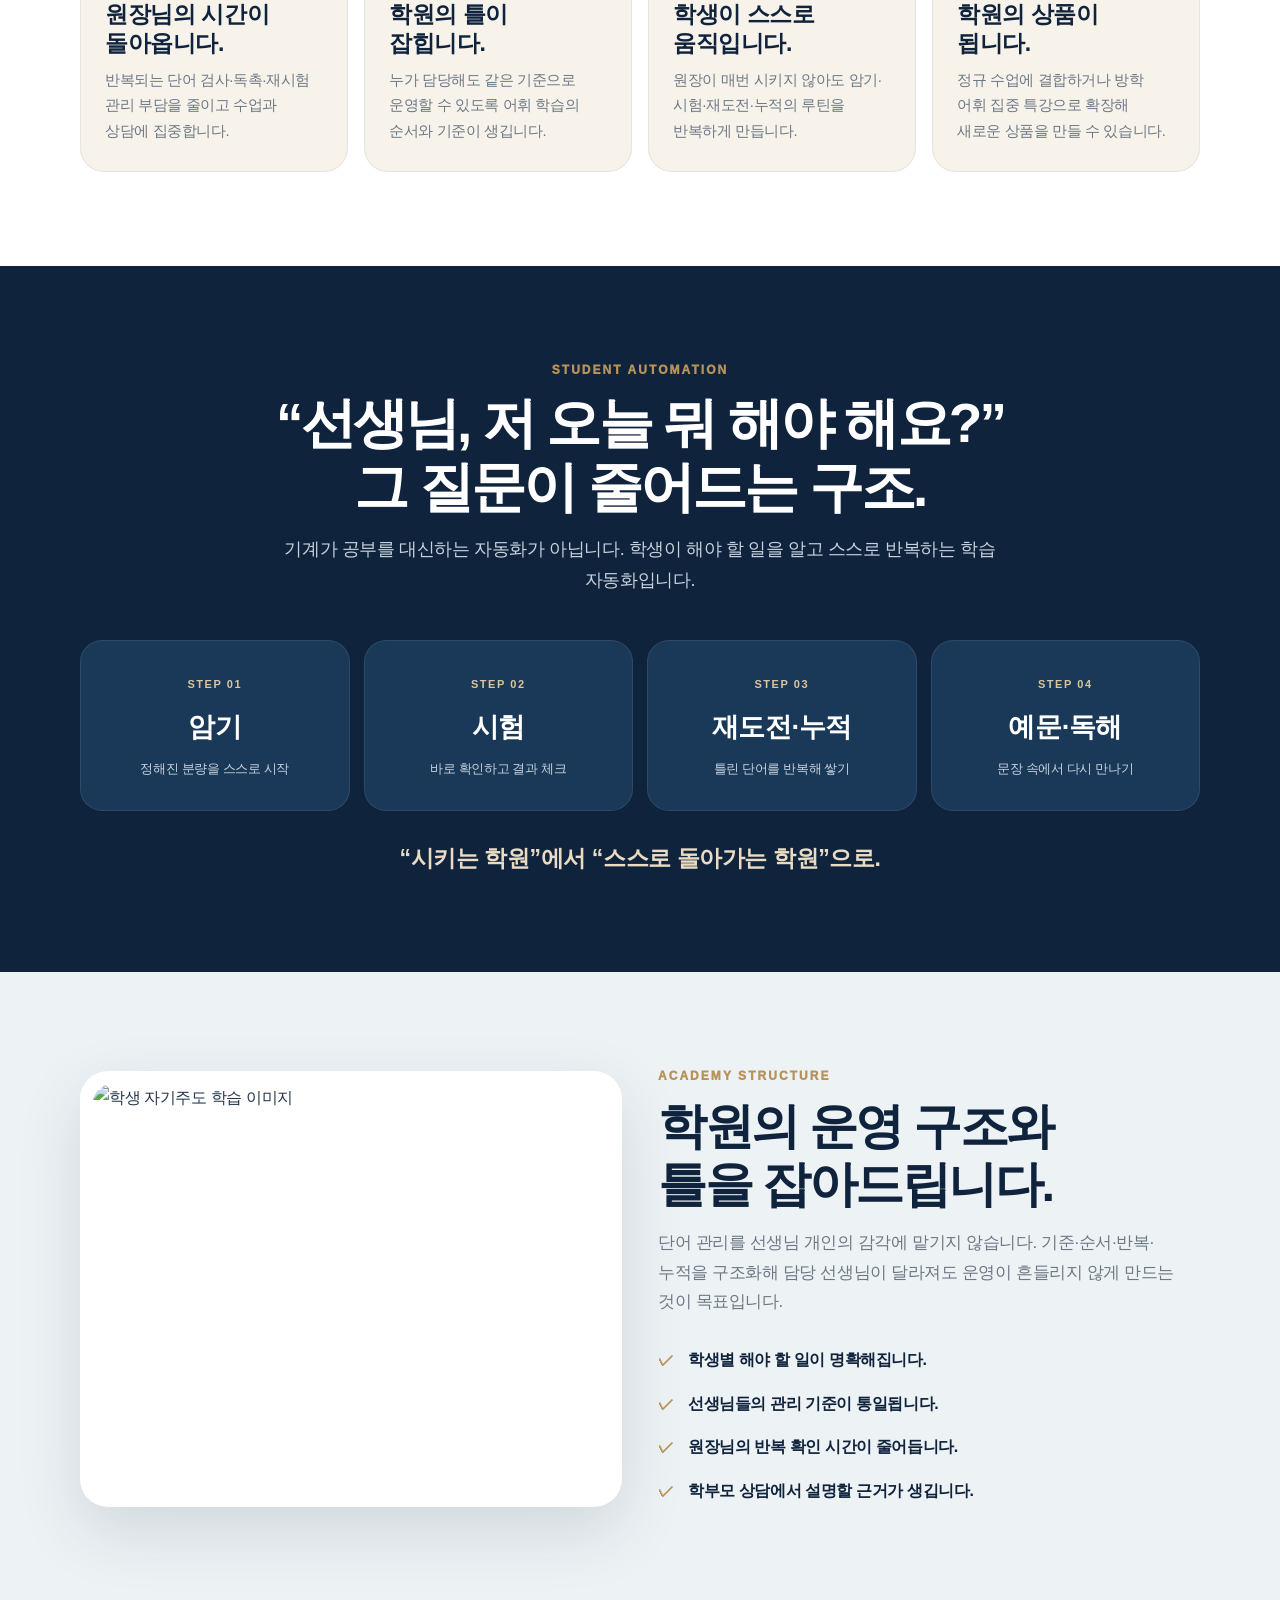
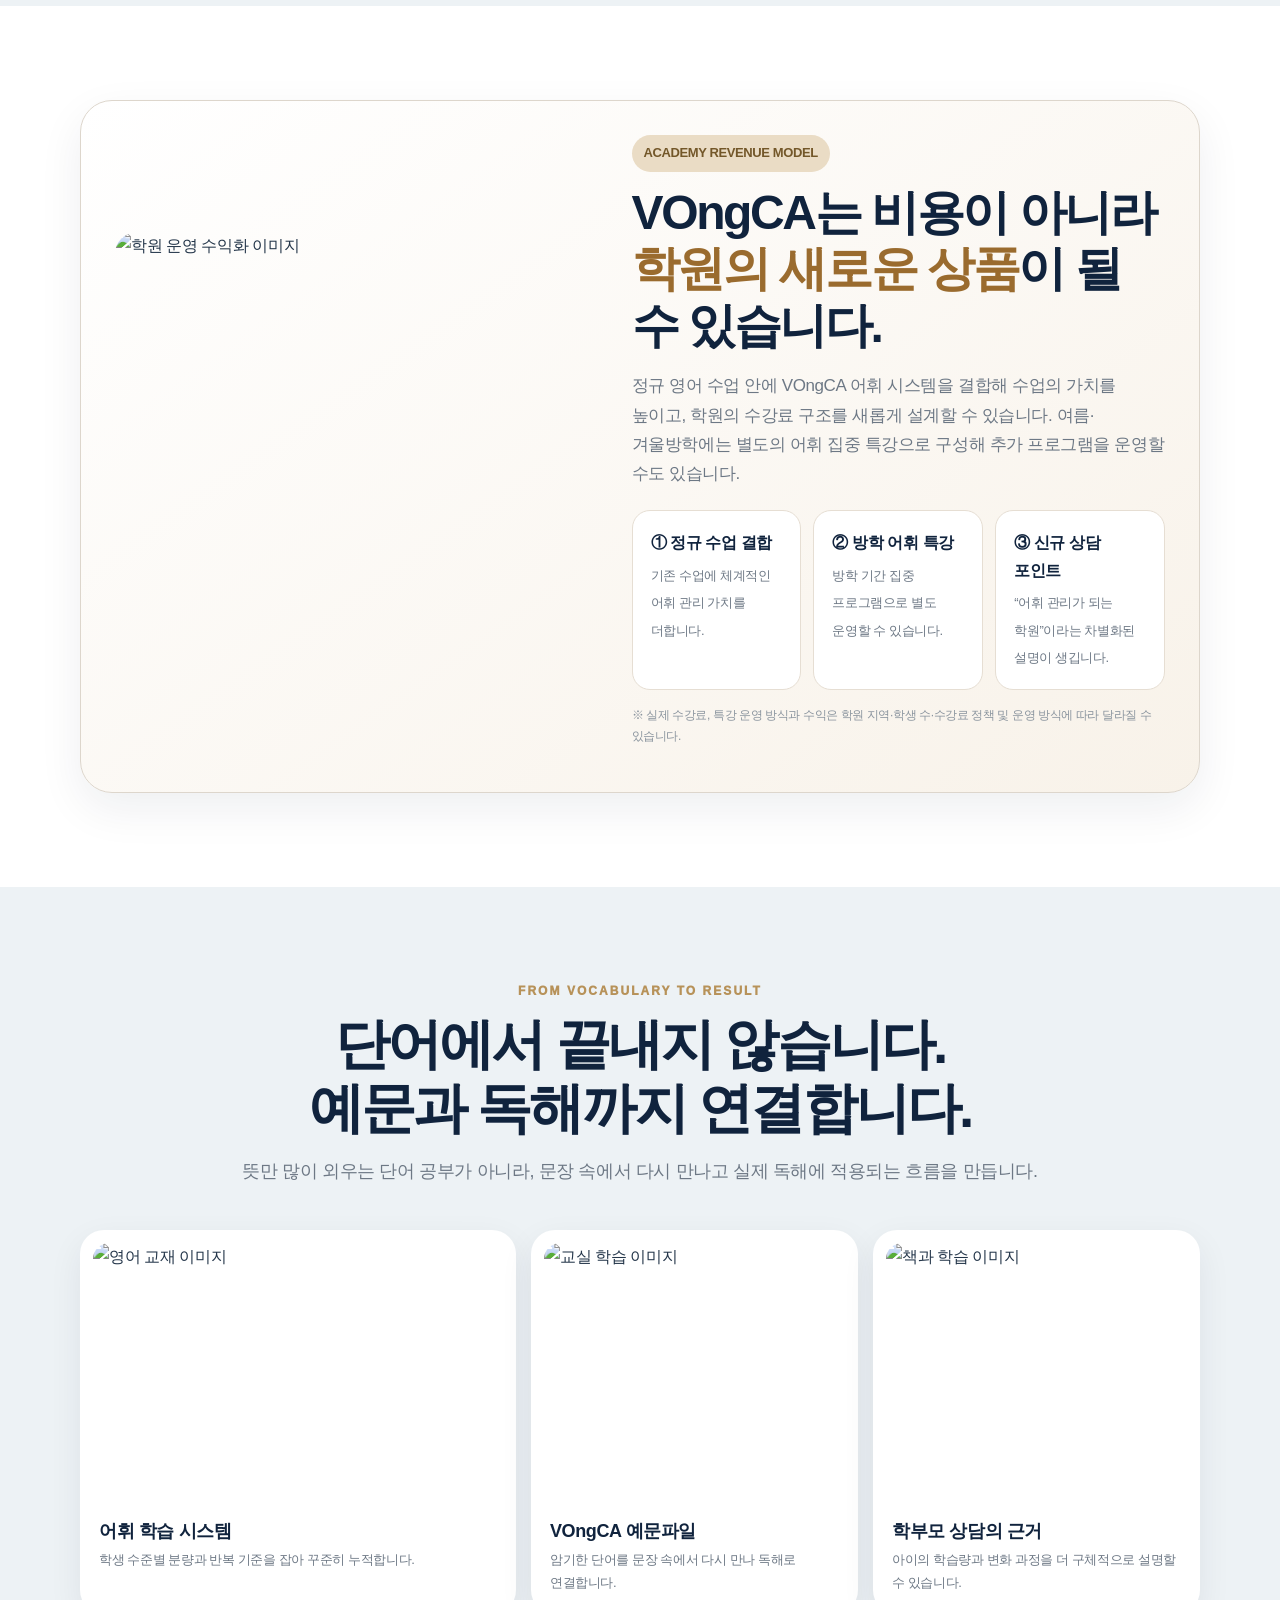
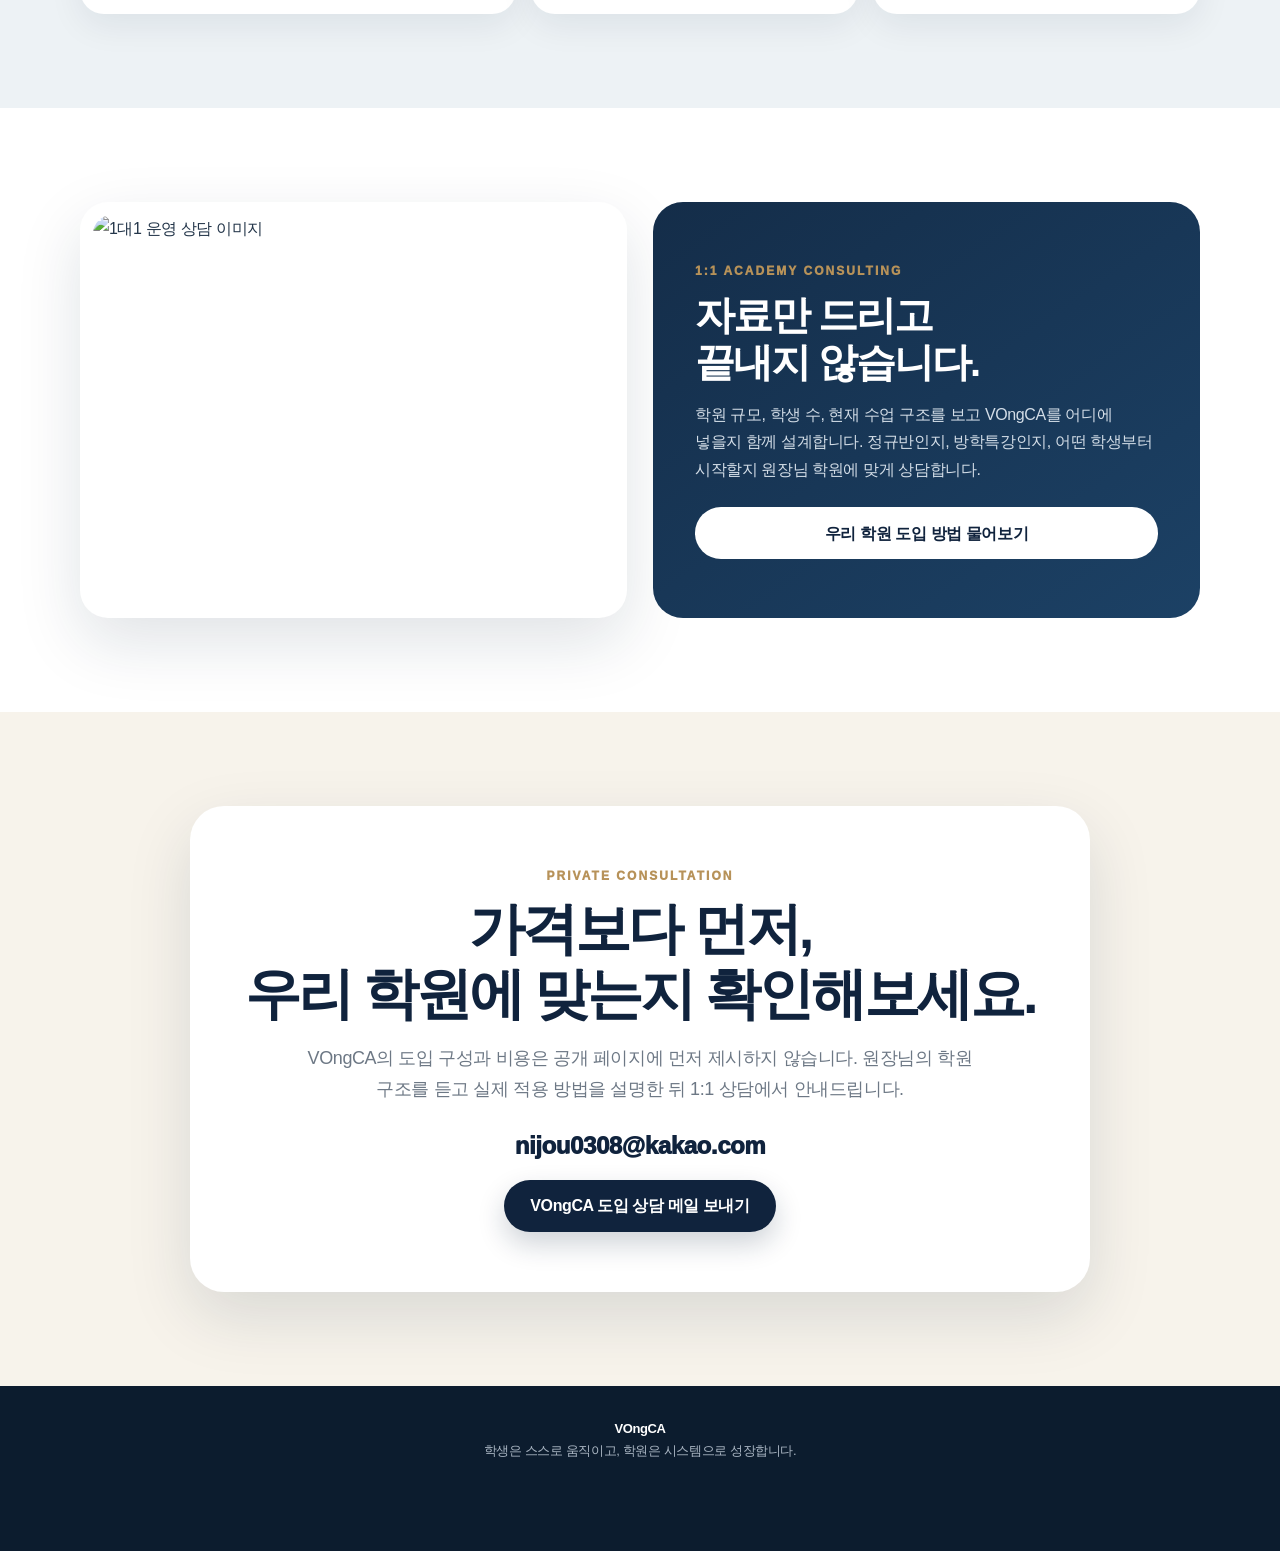
==== commit c96a80ec: "Publish VOngCA sales landing page with automation and revenue sections" ====
--- a/bongca/index.html
+++ b/bongca/index.html
@@ -1,28 +1 @@
-<!doctype html>
-<html lang="ko">
-<head>
-<meta charset="utf-8">
-<meta name="viewport" content="width=device-width,initial-scale=1">
-<title>봉카 VOCA | 프리미엄 영어 어휘 운영 시스템</title>
-<meta name="description" content="봉카 시스템 + 봉카 예문파일. 공부방·교습소·학원 원장님을 위한 프리미엄 영어 어휘 운영 시스템.">
-<meta property="og:title" content="봉카 VOCA | 단어가 강한 학원을 만드는 운영 시스템">
-<meta property="og:description" content="월 1,200단어 목표 · 봉카 시스템 + 봉카 예문파일 · 전국 학원 도입 상담">
-<style>
-:root{--ink:#14243a;--blue:#315b88;--gold:#a78b63;--ivory:#f7f3ec;--paper:#fff;--mist:#edf2f7;--text:#26384e;--muted:#687789;--line:#ded7cc;--shadow:0 26px 70px rgba(20,36,58,.13);--max:1160px}*{box-sizing:border-box}html{scroll-behavior:smooth}body{margin:0;background:var(--ivory);color:var(--text);font-family:Pretendard,"Noto Sans KR","Apple SD Gothic Neo","Malgun Gothic",sans-serif;line-height:1.72;letter-spacing:-.025em;word-break:keep-all}a{text-decoration:none;color:inherit}img{display:block;width:100%;height:100%;object-fit:cover}.wrap{width:min(var(--max),calc(100% - 40px));margin:auto}.nav{position:sticky;top:0;z-index:50;background:rgba(247,243,236,.92);backdrop-filter:blur(18px);border-bottom:1px solid rgba(20,36,58,.08)}.navin{height:72px;display:flex;justify-content:space-between;align-items:center}.brand{font-size:23px;font-weight:900;color:var(--ink)}.brand span{font-size:10px;color:var(--gold);letter-spacing:.17em;margin-left:7px}.links{display:flex;gap:24px;align-items:center;font-size:14px;font-weight:800}.btn{display:inline-flex;align-items:center;justify-content:center;min-height:52px;padding:0 24px;border-radius:999px;font-weight:900;border:1px solid transparent}.btn.dark{background:var(--ink);color:#fff}.btn.line{border-color:#bcc5cf;background:rgba(255,255,255,.5)}.hero{position:relative;overflow:hidden;background:linear-gradient(150deg,#faf8f4 0%,#f0ebe3 55%,#e9eff4 100%)}.hero:before{content:"";position:absolute;width:820px;height:820px;border-radius:50%;top:-600px;left:50%;transform:translateX(-50%);background:rgba(49,91,136,.12)}.heroIn{position:relative;padding:82px 0 70px;text-align:center}.eyebrow,.kicker{font-size:12px;color:var(--gold);font-weight:900;letter-spacing:.18em;text-transform:uppercase}.hero h1{font-size:clamp(46px,6.5vw,82px);line-height:1.07;letter-spacing:-.065em;margin:14px auto 20px;max-width:940px;color:var(--ink)}.lead{max-width:760px;margin:auto;color:var(--muted);font-size:19px}.actions{display:flex;gap:12px;justify-content:center;margin-top:30px}.metrics{display:grid;grid-template-columns:repeat(3,1fr);max-width:780px;margin:38px auto 0;border-top:1px solid rgba(20,36,58,.14);border-bottom:1px solid rgba(20,36,58,.14)}.metric{padding:18px 12px}.metric+.metric{border-left:1px solid rgba(20,36,58,.12)}.metric strong{display:block;font-size:29px;color:var(--ink)}.metric span{font-size:13px;color:var(--muted)}.heroPhotos{display:grid;grid-template-columns:.9fr 1.2fr .9fr;gap:16px;max-width:1030px;margin:48px auto 0}.photo{position:relative;height:360px;overflow:hidden;border-radius:27px;border:8px solid rgba(255,255,255,.82);box-shadow:var(--shadow);background:#ddd}.photo.main{height:410px;margin-top:-25px}.photo:after{content:"";position:absolute;inset:0;background:linear-gradient(180deg,transparent 60%,rgba(10,29,50,.55))}.caption{position:absolute;z-index:2;bottom:18px;left:18px;right:18px;color:#fff;font-weight:900}.band{background:var(--ink);color:#fff}.bandGrid{display:grid;grid-template-columns:repeat(4,1fr)}.bandGrid div{text-align:center;padding:23px 12px;border-right:1px solid rgba(255,255,255,.1)}.bandGrid div:last-child{border:0}.bandGrid small{display:block;color:#d5c19d;font-weight:900;letter-spacing:.12em}.section{padding:100px 0}.white{background:#fff}.blue{background:var(--mist)}.dark{background:var(--ink);color:#fff}.head{text-align:center;margin-bottom:48px}.head h2{font-size:clamp(36px,4.8vw,61px);line-height:1.14;letter-spacing:-.052em;margin:12px auto 15px;color:var(--ink);max-width:900px}.head p{max-width:760px;margin:auto;color:var(--muted);font-size:18px}.dark .head h2{color:#fff}.dark .head p{color:#cad6e4}.grid3{display:grid;grid-template-columns:repeat(3,1fr);gap:18px}.card{padding:31px;border-radius:25px;background:var(--ivory);border:1px solid rgba(20,36,58,.08)}.card .num{font-size:11px;color:var(--gold);font-weight:900;letter-spacing:.14em}.card h3{font-size:25px;line-height:1.28;color:var(--ink);margin:13px 0 9px}.card p{margin:0;color:var(--muted)}.feature{display:grid;grid-template-columns:1fr 1fr;gap:32px;align-items:center}.featurePhoto{height:550px;border-radius:30px;overflow:hidden;box-shadow:var(--shadow)}.featureCopy h3{font-size:43px;line-height:1.17;color:var(--ink);letter-spacing:-.05em;margin:10px 0 16px}.featureCopy p{font-size:17px;color:var(--muted)}.checks{list-style:none;padding:0;margin:25px 0}.checks li{padding:13px 0;border-top:1px solid var(--line);font-weight:800}.checks li:before{content:"✓";color:var(--gold);margin-right:10px}.flow{display:grid;grid-template-columns:repeat(4,1fr);gap:14px}.step{text-align:center;padding:28px 18px;border-radius:22px;background:#203956;border:1px solid rgba(255,255,255,.08)}.step span{font-size:11px;color:#d7c19c;letter-spacing:.14em;font-weight:900}.step b{display:block;font-size:27px;margin:8px 0 4px}.step small{color:#cbd7e5}.gallery{display:grid;grid-template-columns:1fr 1fr;gap:18px}.gallery .g{height:430px;border-radius:27px;overflow:hidden;box-shadow:var(--shadow);position:relative}.gallery .wide{grid-column:1/-1;height:390px}.gallery .g:after{content:"";position:absolute;inset:0;background:linear-gradient(180deg,transparent 62%,rgba(9,27,47,.52))}.gallery .label{position:absolute;z-index:2;bottom:20px;left:22px;color:#fff;font-weight:900;font-size:18px}.assets{display:grid;grid-template-columns:1fr 1fr;gap:20px}.asset{background:#fff;border-radius:27px;padding:28px;border:1px solid rgba(20,36,58,.08)}.asset h3{font-size:27px;color:var(--ink);margin:7px 0}.asset p{color:var(--muted)}.mock{margin-top:20px;padding:18px;border-radius:18px;background:#f1f4f6}.mock div{display:flex;justify-content:space-between;padding:10px 0;border-bottom:1px solid #dce3e8;font-weight:800}.mock div:last-child{border:0}.mock span:last-child{color:#708093;font-weight:600}.price{max-width:670px;margin:auto;text-align:center;padding:50px 34px;border-radius:34px;background:linear-gradient(150deg,#142941,#224063);color:#fff;box-shadow:0 30px 80px rgba(20,36,58,.22)}.old{text-decoration:line-through;color:#aebccc;font-size:18px;margin-top:18px}.discount{color:#e4d0ad;font-weight:900}.amount{font-size:clamp(54px,8vw,76px);line-height:1.05;letter-spacing:-.07em;font-weight:900}.amount small{font-size:20px}.price p{color:#dae4ef}.price .btn{width:100%;background:#fff;color:var(--ink);margin-top:18px}.ctaBox{max-width:900px;margin:auto;background:#fff;text-align:center;padding:60px 34px;border-radius:32px;box-shadow:var(--shadow)}.ctaBox h2{font-size:clamp(38px,5vw,58px);line-height:1.15;letter-spacing:-.055em;color:var(--ink);margin:12px 0}.ctaBox p{color:var(--muted);font-size:18px;max-width:660px;margin:0 auto}.email{font-size:26px;color:var(--blue);font-weight:900;margin:19px 0}.footer{text-align:center;background:#0f1e30;color:#aebac8;padding:31px 20px 92px;font-size:13px}.footer b{color:#fff}.mobile{display:none}@media(max-width:830px){.links a:not(.btn){display:none}.heroPhotos,.feature,.assets{grid-template-columns:1fr}.photo,.photo.main{height:350px;margin:0}.grid3,.flow{grid-template-columns:1fr 1fr}.bandGrid{grid-template-columns:1fr 1fr}.featurePhoto{height:440px}}@media(max-width:560px){.wrap{width:calc(100% - 28px)}.heroIn{padding:60px 0 55px}.hero h1{font-size:42px}.actions{flex-direction:column}.actions .btn{width:100%}.metrics,.grid3,.flow,.bandGrid,.gallery{grid-template-columns:1fr}.metric+.metric{border-left:0;border-top:1px solid rgba(20,36,58,.12)}.bandGrid div{border-right:0;border-bottom:1px solid rgba(255,255,255,.1)}.gallery .wide{grid-column:auto}.gallery .g,.gallery .wide{height:320px}.featureCopy h3{font-size:34px}.price{padding:40px 22px}.ctaBox{padding:45px 22px}.mobile{display:flex;position:fixed;z-index:60;left:12px;right:12px;bottom:12px;background:var(--ink);border-radius:999px;overflow:hidden;box-shadow:0 14px 40px rgba(0,0,0,.3)}.mobile a{flex:1;text-align:center;color:#fff;font-weight:900;padding:15px 8px}.mobile a:last-child{background:var(--gold);color:var(--ink)}}
-</style>
-</head>
-<body>
-<nav class="nav"><div class="wrap navin"><a class="brand" href="#top">봉카<span>BONGCA VOCA</span></a><div class="links"><a href="#why">왜 봉카인가</a><a href="#system">운영 구조</a><a href="#price">도입 비용</a><a class="btn dark mail" href="#">도입 상담</a></div></div></nav>
-<header class="hero" id="top"><div class="wrap heroIn"><div class="eyebrow">Premium Vocabulary Operating System</div><h1>단어 때문에 힘든 학원을<br>단어가 강한 학원으로.</h1><p class="lead"><b>봉카 시스템 + 봉카 예문파일.</b> 원장님이 혼자 끌고 가던 어휘 관리를 학생의 루틴과 학원의 구조로 바꿉니다.</p><div class="actions"><a class="btn dark mail" href="#">봉카 도입 상담</a><a class="btn line" href="#why">270만원의 가치 보기</a></div><div class="metrics"><div class="metric"><strong>1,200</strong><span>월 운영 목표 단어 수</span></div><div class="metric"><strong>초·중·고</strong><span>수준별 어휘 운영</span></div><div class="metric"><strong>전국</strong><span>공부방 · 교습소 · 학원 상담</span></div></div><div class="heroPhotos"><div class="photo"><img src="https://images.unsplash.com/photo-1509062522246-3755977927d7?auto=format&fit=crop&w=900&q=80" alt="학생 학습 모습"><div class="caption">학생이 스스로 움직이는 어휘 루틴</div></div><div class="photo main"><img src="https://images.unsplash.com/photo-1523240795612-9a054b0db644?auto=format&fit=crop&w=1100&q=85" alt="학생들이 함께 공부하는 모습"><div class="caption">외우는 학생에서, 활용하는 학생으로.</div></div><div class="photo"><img src="https://images.unsplash.com/photo-1434030216411-0b793f4b4173?auto=format&fit=crop&w=900&q=80" alt="노트 학습 모습"><div class="caption">단어 → 예문 → 독해 → 내신</div></div></div></div></header>
-<section class="band"><div class="wrap bandGrid"><div><small>CORE 01</small>학생 암기 루틴</div><div><small>CORE 02</small>봉카 예문파일</div><div><small>CORE 03</small>독해·내신 연결</div><div><small>CORE 04</small>특강·어휘반 확장</div></div></section>
-<section class="section white" id="why"><div class="wrap"><div class="head"><span class="kicker">The Real Problem</span><h2>단어 프로그램이 없는 것이 아니라<br><b>끝까지 굴러가는 구조</b>가 없었습니다.</h2><p>학생이 덜 외워오면 원장님이 다시 검사하고, 수업 시간은 단어 확인으로 무너지고, 학부모에게는 결과를 설명하기 어렵습니다.</p></div><div class="grid3"><article class="card"><span class="num">01 / TIME</span><h3>원장님의 시간을 돌려드립니다.</h3><p>반복 검사와 독촉을 줄이고 독해·문법·내신 같은 핵심 수업에 집중할 수 있는 흐름을 만듭니다.</p></article><article class="card"><span class="num">02 / RESULT</span><h3>외운 단어를 성적으로 연결합니다.</h3><p>뜻만 암기하고 끝내지 않고 예문파일을 통해 문장 속 의미와 독해 활용까지 이어갑니다.</p></article><article class="card"><span class="num">03 / BUSINESS</span><h3>학원의 상품으로 확장합니다.</h3><p>정규반 어휘 관리뿐 아니라 방학특강과 어휘 집중반 등 학원만의 운영 상품으로 확장할 수 있습니다.</p></article></div></div></section>
-<section class="section blue"><div class="wrap feature"><div class="featurePhoto"><img src="https://images.unsplash.com/photo-1457369804613-52c61a468e7d?auto=format&fit=crop&w=1100&q=85" alt="책과 학습 자료"></div><div class="featureCopy"><span class="kicker">System + Sentence File</span><h3>암기에서 끝내지 않고<br>문장까지 가져갑니다.</h3><p>봉카의 핵심은 ‘많이 외운다’ 하나가 아닙니다. <b>누적 암기 → 반복 확인 → 예문 적용 → 독해 연결</b>의 흐름을 학원 안에 만드는 것입니다.</p><ul class="checks"><li>학생이 스스로 움직이는 반복 루틴</li><li>학년·수준에 맞춘 어휘 누적 관리</li><li>봉카 예문파일로 문장 속 쓰임 확인</li><li>원장님은 관리보다 수업에 집중</li></ul></div></div></section>
-<section class="section dark" id="system"><div class="wrap"><div class="head"><span class="kicker">How It Works</span><h2>봉카는 단어장을 파는 것이 아니라<br>학원의 어휘 운영 방식을 만듭니다.</h2><p>학생이 시작하고, 누적하고, 문장에 연결하고, 학원은 그 결과를 관리합니다.</p></div><div class="flow"><div class="step"><span>STEP 01</span><b>암기</b><small>학생 스스로 시작</small></div><div class="step"><span>STEP 02</span><b>누적</b><small>반복으로 장기 기억</small></div><div class="step"><span>STEP 03</span><b>연결</b><small>예문으로 독해 확장</small></div><div class="step"><span>STEP 04</span><b>관리</b><small>학원은 결과를 확인</small></div></div></div></section>
-<section class="section white"><div class="wrap"><div class="head"><span class="kicker">Proof & Atmosphere</span><h2>신뢰는 긴 설명보다<br>보이는 운영에서 시작됩니다.</h2><p>어휘 공부가 학원의 습관과 문화가 되도록 만드는 것이 봉카의 목표입니다.</p></div><div class="gallery"><div class="g"><img src="https://images.unsplash.com/photo-1524178232363-1fb2b075b655?auto=format&fit=crop&w=1100&q=85" alt="수업 장면"><div class="label">수업 전·후 단어 루틴</div></div><div class="g"><img src="https://images.unsplash.com/photo-1498243691581-b145c3f54a5a?auto=format&fit=crop&w=1100&q=85" alt="학습 공간"><div class="label">원장님이 관리하기 쉬운 구조</div></div><div class="g wide"><img src="https://images.unsplash.com/photo-1516321318423-f06f85e504b3?auto=format&fit=crop&w=1400&q=85" alt="학습과 디지털 시스템"><div class="label">봉카 시스템 + 봉카 예문파일</div></div></div></div></section>
-<section class="section blue"><div class="wrap"><div class="head"><span class="kicker">What You Get</span><h2>구매 후 학원에 남는<br>두 가지 핵심 자산</h2><p>학생 어휘 관리의 구조와, 외운 단어를 실제 영어 문장으로 확장하는 자료를 함께 가져갑니다.</p></div><div class="assets"><article class="asset"><span class="kicker">ASSET 01</span><h3>봉카 시스템</h3><p>학생의 암기·누적·확인을 학원에서 반복 운영할 수 있도록 만든 핵심 구조입니다.</p><div class="mock"><div><span>DAY 01</span><span>암기 · 확인</span></div><div><span>DAY 02</span><span>누적 · 재확인</span></div><div><span>WEEK</span><span>주간 누적 테스트</span></div><div><span>MONTH</span><span>학습 결과 관리</span></div></div></article><article class="asset"><span class="kicker">ASSET 02</span><h3>봉카 예문파일</h3><p>암기한 단어를 ‘뜻’에서 끝내지 않고 실제 문장과 독해로 연결하는 활용 자료입니다.</p><div class="mock"><div><span>WORD</span><span>의미 확인</span></div><div><span>SENTENCE</span><span>문장 적용</span></div><div><span>READING</span><span>독해 확장</span></div><div><span>SCHOOL TEST</span><span>내신 연결</span></div></div></article></div></div></section>
-<section class="section white" id="price"><div class="wrap"><div class="head"><span class="kicker">Investment</span><h2>가격보다 먼저,<br>학원에 남는 구조를 보세요.</h2><p>싸게 사는 자료가 아니라 오래 활용할 운영 자산이라는 기준으로 판단해 주세요.</p></div><div class="price"><span class="kicker">BONGCA PROGRAM</span><div class="old">정가 3,000,000원</div><div class="discount">10% 할인</div><div class="amount">2,700,000<small>원</small></div><p><b>봉카 시스템 + 봉카 예문파일</b><br>공부방 · 교습소 · 학원 도입 상담</p><a class="btn mail" href="#">이메일로 도입 상담하기</a></div></div></section>
-<section class="section"><div class="wrap"><div class="ctaBox"><span class="kicker">Private Consultation</span><h2>270만원의 가치를<br>먼저 확인해보세요.</h2><p>원장님 학원에 봉카가 맞는지, 어떤 방식으로 적용할 수 있는지 먼저 이야기해보시면 됩니다.</p><div class="email">nijou0308@kakao.com</div><a class="btn dark mail" href="#">“봉카 도입 상담” 메일 보내기</a></div></div></section>
-<footer class="footer"><b>BONGCA VOCA</b><br>봉카 시스템 + 봉카 예문파일 · 전국 도입 상담</footer>
-<div class="mobile"><a href="#price">가격 보기</a><a class="mail" href="#">도입 상담</a></div>
-<script>const mail='mailto:nijou0308@kakao.com?subject=%EB%B4%89%EC%B9%B4%20%EB%8F%84%EC%9E%85%20%EC%83%81%EB%8B%B4%20%EB%AC%B8%EC%9D%98&body=%EC%95%88%EB%85%95%ED%95%98%EC%84%B8%EC%9A%94.%0A%EB%B4%89%EC%B9%B4%20%EB%8F%84%EC%9E%85%20%EC%83%81%EB%8B%B4%20%EB%AC%B8%EC%9D%98%EB%93%9C%EB%A6%BD%EB%8B%88%EB%8B%A4.%0A%0A%ED%95%99%EC%9B%90%EB%AA%85%3A%0A%EC%A7%80%EC%97%AD%3A%0A%ED%95%99%EC%83%9D%20%EC%88%98%3A%0A%EC%83%81%EB%8B%B4%20%EA%B0%80%EB%8A%A5%20%EC%8B%9C%EA%B0%84%3A%0A%EB%AC%B8%EC%9D%98%20%EB%82%B4%EC%9A%A9%3A';document.querySelectorAll('.mail').forEach(a=>a.href=mail);</script>
-</body></html>+<!doctype html><html lang="ko"><head><meta charset="utf-8"><meta name="viewport" content="width=device-width,initial-scale=1"><title>VOngCA | 학원의 어휘 시스템을 만듭니다</title><meta name="description" content="학생은 스스로 움직이고, 원장님은 운영이 편해지는 VOngCA 프리미엄 영어 어휘 운영 시스템"><style>:root{--navy:#10233d;--navy2:#183b5b;--gold:#b79259;--ivory:#f7f3eb;--mist:#edf2f5;--text:#24364a;--muted:#6d7885;--line:#ddd6cc;--max:1120px;--shadow:0 24px 65px rgba(16,35,61,.13)}*{box-sizing:border-box}html{scroll-behavior:smooth}body{margin:0;background:var(--ivory);color:var(--text);font-family:Pretendard,"Noto Sans KR","Apple SD Gothic Neo","Malgun Gothic",sans-serif;line-height:1.72;letter-spacing:-.025em;word-break:keep-all}a{text-decoration:none;color:inherit}img{width:100%;display:block}.wrap{width:min(var(--max),calc(100% - 40px));margin:auto}nav{position:sticky;top:0;z-index:50;background:rgba(247,243,235,.92);backdrop-filter:blur(16px);border-bottom:1px solid rgba(16,35,61,.07)}.navin{height:70px;display:flex;align-items:center;justify-content:space-between;gap:20px}.logo{font-size:26px;font-weight:950;color:var(--navy);letter-spacing:-.05em}.logo em{font-style:normal;color:var(--gold)}.navlinks{display:flex;gap:20px;align-items:center;font-size:14px;font-weight:850}.btn{display:inline-flex;align-items:center;justify-content:center;min-height:52px;padding:0 25px;border-radius:999px;font-weight:900;transition:.2s;border:1px solid transparent}.btn:hover{transform:translateY(-2px)}.btn-dark{background:var(--navy);color:white;box-shadow:0 12px 28px rgba(16,35,61,.2)}.btn-light{background:white;border-color:#d8dde1;color:var(--navy)}.hero{background:radial-gradient(circle at 10% 0%,rgba(183,146,89,.18),transparent 34%),linear-gradient(145deg,#fbfaf7,#edf2f5 74%);overflow:hidden}.hero .wrap{padding:88px 0 76px;display:grid;grid-template-columns:1.05fr .95fr;gap:55px;align-items:center}.eyebrow,.kicker{font-size:12px;font-weight:950;letter-spacing:.17em;text-transform:uppercase;color:var(--gold)}h1{font-size:clamp(46px,6.2vw,76px);line-height:1.07;letter-spacing:-.065em;color:var(--navy);margin:14px 0 22px}.hero p{font-size:20px;color:var(--muted);margin:0;max-width:650px}.hero p b{color:var(--navy)}.actions{display:flex;gap:12px;flex-wrap:wrap;margin-top:30px}.hero-photo{background:white;border-radius:30px;padding:14px;box-shadow:var(--shadow);position:relative}.hero-photo img{height:510px;object-fit:cover;border-radius:21px}.hero-badge{position:absolute;left:32px;right:32px;bottom:32px;padding:18px 20px;border-radius:18px;background:rgba(16,35,61,.92);color:white;backdrop-filter:blur(10px)}.hero-badge b{font-size:20px}.hero-badge span{display:block;font-size:13px;color:#d7e0e9;margin-top:3px}.stats{display:grid;grid-template-columns:repeat(3,1fr);gap:10px;margin-top:26px}.stat{text-align:center;border-radius:16px;padding:14px;background:rgba(255,255,255,.68);border:1px solid rgba(16,35,61,.08)}.stat b{display:block;color:var(--navy);font-size:20px}.stat small{color:var(--muted)}.section{padding:94px 0}.white{background:white}.mist{background:var(--mist)}.dark{background:var(--navy);color:white}.head{text-align:center;max-width:820px;margin:0 auto 44px}.head h2{font-size:clamp(35px,4.6vw,55px);line-height:1.17;letter-spacing:-.052em;color:var(--navy);margin:10px 0 15px}.dark .head h2{color:white}.head p{font-size:18px;color:var(--muted);margin:0}.dark .head p{color:#c7d2dd}.grid4{display:grid;grid-template-columns:repeat(4,1fr);gap:16px}.card{background:var(--ivory);padding:27px 24px;border-radius:24px;border:1px solid rgba(16,35,61,.07)}.card .n{font-size:12px;font-weight:950;color:var(--gold);letter-spacing:.14em}.card h3{font-size:23px;line-height:1.28;color:var(--navy);margin:13px 0 8px}.card p{font-size:15px;color:var(--muted);margin:0}.flow{display:grid;grid-template-columns:repeat(4,1fr);gap:14px}.step{text-align:center;background:#1a3857;border:1px solid rgba(255,255,255,.09);border-radius:22px;padding:28px 18px}.step span{font-size:11px;color:#dbc5a0;font-weight:900;letter-spacing:.14em}.step b{display:block;font-size:27px;margin:7px 0 4px}.step small{color:#c7d3df}.flow-note{text-align:center;margin-top:28px;font-size:23px;font-weight:900;color:#eadbc3}.split{display:grid;grid-template-columns:1fr 1fr;gap:36px;align-items:center}.photo{background:white;padding:13px;border-radius:28px;box-shadow:var(--shadow)}.photo img{height:410px;object-fit:cover;border-radius:19px}.copy h3{font-size:clamp(33px,4vw,49px);line-height:1.19;letter-spacing:-.05em;color:var(--navy);margin:10px 0 15px}.copy p{font-size:17px;color:var(--muted);margin:0}.ticks{list-style:none;padding:0;margin:22px 0 0}.ticks li{position:relative;padding:8px 0 8px 30px;font-weight:800;color:var(--navy)}.ticks li:before{content:'✓';position:absolute;left:0;color:var(--gold);font-weight:950}.revenue{background:linear-gradient(145deg,#fff,#f8f2e9);border:1px solid var(--line);border-radius:32px;padding:34px;box-shadow:0 16px 45px rgba(16,35,61,.07)}.revenue-grid{display:grid;grid-template-columns:.95fr 1.05fr;gap:34px;align-items:center}.revenue img{height:430px;object-fit:cover;border-radius:22px}.money{display:inline-block;background:#eadcc5;color:#735729;font-weight:900;padding:7px 12px;border-radius:999px;font-size:13px}.revenue h3{font-size:clamp(32px,4vw,48px);line-height:1.18;letter-spacing:-.05em;color:var(--navy);margin:13px 0}.revenue h3 strong{color:#9a6b2e}.revenue p{color:var(--muted);font-size:17px}.models{display:grid;grid-template-columns:repeat(3,1fr);gap:12px;margin-top:22px}.model{background:white;border:1px solid #e6ded3;border-radius:18px;padding:18px}.model b{display:block;color:var(--navy);margin-bottom:4px}.model span{font-size:13px;color:var(--muted)}.note{font-size:12px!important;color:#8a949e!important;margin-top:15px!important}.gallery{display:grid;grid-template-columns:1.2fr .9fr .9fr;gap:15px}.gitem{background:white;border-radius:24px;padding:13px;box-shadow:0 12px 34px rgba(16,35,61,.07)}.gitem img{height:260px;object-fit:cover;border-radius:16px}.gitem strong{display:block;color:var(--navy);font-size:18px;padding:13px 6px 2px}.gitem span{display:block;color:var(--muted);font-size:13px;padding:0 6px 7px}.consult{display:grid;grid-template-columns:1fr 1fr;gap:26px}.consult .photo img{height:100%;min-height:390px}.consult-box{border-radius:30px;padding:42px;background:linear-gradient(145deg,#142d49,#1c4165);color:white;display:flex;flex-direction:column;justify-content:center}.consult-box h3{font-size:40px;line-height:1.18;letter-spacing:-.05em;margin:10px 0 15px}.consult-box p{color:#d3dde7;margin:0 0 24px}.consult-box .btn{background:white;color:var(--navy)}.final{max-width:900px;margin:auto;text-align:center;background:white;border-radius:34px;padding:60px 30px;box-shadow:var(--shadow)}.final h2{font-size:clamp(38px,5vw,56px);line-height:1.16;letter-spacing:-.055em;color:var(--navy);margin:10px 0 16px}.final p{font-size:18px;color:var(--muted);max-width:690px;margin:0 auto}.email{font-size:24px;font-weight:950;color:var(--navy);margin:20px 0 14px}.reveal{opacity:0;transform:translateY(26px);transition:opacity .72s ease,transform .72s ease}.reveal.show{opacity:1;transform:none}.pulse{animation:pulse 2.5s infinite}@keyframes pulse{0%,100%{box-shadow:0 12px 28px rgba(16,35,61,.2)}50%{box-shadow:0 16px 42px rgba(183,146,89,.38)}}footer{padding:32px 20px 88px;background:#0c1c2e;color:#aab6c3;text-align:center;font-size:13px}footer b{color:white}.mobile{display:none}@media(max-width:900px){.hero .wrap,.split,.revenue-grid,.consult{grid-template-columns:1fr}.grid4{grid-template-columns:1fr 1fr}.gallery{grid-template-columns:1fr}.hero-photo img{height:430px}.models{grid-template-columns:1fr}}@media(max-width:620px){.wrap{width:calc(100% - 28px)}.navlinks a:not(.btn){display:none}.hero .wrap{padding:62px 0 55px}h1{font-size:42px}.hero p{font-size:18px}.actions{flex-direction:column}.actions .btn{width:100%}.stats,.grid4,.flow{grid-template-columns:1fr}.section{padding:72px 0}.head h2{font-size:34px}.hero-photo img{height:330px}.photo img,.revenue img{height:320px}.consult-box{padding:32px 24px}.mobile{display:flex;position:fixed;z-index:70;left:12px;right:12px;bottom:12px;border-radius:999px;overflow:hidden;box-shadow:0 15px 42px rgba(0,0,0,.3);background:var(--navy)}.mobile a{flex:1;text-align:center;padding:15px 8px;color:white;font-weight:950}.mobile a:last-child{background:var(--gold);color:var(--navy)}}</style></head><body><nav><div class="wrap navin"><a class="logo" href="#top">VOng<em>CA</em></a><div class="navlinks"><a href="#why">왜 VOngCA인가</a><a href="#auto">학생 자동화</a><a href="#revenue">수익화</a><a class="btn btn-dark" href="mailto:nijou0308@kakao.com?subject=VOngCA%20%EB%8F%84%EC%9E%85%20%EC%83%81%EB%8B%B4%20%EB%AC%B8%EC%9D%98&body=%EC%95%88%EB%85%95%ED%95%98%EC%84%B8%EC%9A%94.%0AVOngCA%20%EB%8F%84%EC%9E%85%20%EC%83%81%EB%8B%B4%20%EB%AC%B8%EC%9D%98%EB%93%9C%EB%A6%BD%EB%8B%88%EB%8B%A4.%0A%0A%ED%95%99%EC%9B%90%EB%AA%85%3A%0A%EC%A7%80%EC%97%AD%3A%0A%ED%95%99%EC%83%9D%20%EC%88%98%3A%0A%ED%98%84%EC%9E%AC%20%EC%96%B4%ED%9C%98%20%EC%9A%B4%EC%98%81%20%EB%B0%A9%EC%8B%9D%3A%0A%EC%83%81%EB%8B%B4%20%EA%B0%80%EB%8A%A5%20%EC%8B%9C%EA%B0%84%3A%0A%EB%AC%B8%EC%9D%98%20%EB%82%B4%EC%9A%A9%3A">도입 상담</a></div></div></nav><header class="hero" id="top"><div class="wrap"><div class="reveal"><div class="eyebrow">Premium Vocabulary Operating System</div><h1>단어를 외우게 하는<br>프로그램이 아닙니다.<br><span style="color:var(--gold)">학원의 어휘 시스템</span>을 만듭니다.</h1><p><b>학생은 스스로 움직이고, 원장님은 관리에서 벗어납니다.</b><br>VOngCA 시스템 + VOngCA 예문파일로 어휘 관리의 틀을 잡아드립니다.</p><div class="actions"><a class="btn btn-dark pulse" href="mailto:nijou0308@kakao.com?subject=VOngCA%20%EB%8F%84%EC%9E%85%20%EC%83%81%EB%8B%B4%20%EB%AC%B8%EC%9D%98">VOngCA 도입 상담</a><a class="btn btn-light" href="#auto">운영 방식 보기</a></div><div class="stats"><div class="stat"><b class="count" data-target="1200">0</b><small>월 목표 단어</small></div><div class="stat"><b>초·중·고</b><small>수준별 운영</small></div><div class="stat"><b>시스템화</b><small>원장 개입 감소</small></div></div></div><div class="hero-photo reveal"><img src="https://images.unsplash.com/photo-1434030216411-0b793f4b4173?auto=format&fit=crop&w=1100&q=82" alt="영어 어휘 학습 이미지"><div class="hero-badge"><b>VOngCA Vocabulary System</b><span>암기 → 시험 → 누적 → 예문 → 독해·내신</span></div></div></div></header><section class="section white" id="why"><div class="wrap"><div class="head reveal"><div class="kicker">Why VOngCA</div><h2>원장님이 매일 붙잡던 일을<br>시스템이 대신하게 만듭니다.</h2><p>원장님이 모든 학생을 직접 쫓아다니는 학원이 아니라, 학생이 정해진 루틴 안에서 스스로 움직이는 학원을 만듭니다.</p></div><div class="grid4"><article class="card reveal"><div class="n">01 / TIME</div><h3>원장님의 시간이 돌아옵니다.</h3><p>반복되는 단어 검사·독촉·재시험 관리 부담을 줄이고 수업과 상담에 집중합니다.</p></article><article class="card reveal"><div class="n">02 / SYSTEM</div><h3>학원의 틀이 잡힙니다.</h3><p>누가 담당해도 같은 기준으로 운영할 수 있도록 어휘 학습의 순서와 기준이 생깁니다.</p></article><article class="card reveal"><div class="n">03 / STUDENT</div><h3>학생이 스스로 움직입니다.</h3><p>원장이 매번 시키지 않아도 암기·시험·재도전·누적의 루틴을 반복하게 만듭니다.</p></article><article class="card reveal"><div class="n">04 / BUSINESS</div><h3>학원의 상품이 됩니다.</h3><p>정규 수업에 결합하거나 방학 어휘 집중 특강으로 확장해 새로운 상품을 만들 수 있습니다.</p></article></div></div></section><section class="section dark" id="auto"><div class="wrap"><div class="head reveal"><div class="kicker">Student Automation</div><h2>“선생님, 저 오늘 뭐 해야 해요?”<br>그 질문이 줄어드는 구조.</h2><p>기계가 공부를 대신하는 자동화가 아닙니다. 학생이 해야 할 일을 알고 스스로 반복하는 학습 자동화입니다.</p></div><div class="flow"><div class="step reveal"><span>STEP 01</span><b>암기</b><small>정해진 분량을 스스로 시작</small></div><div class="step reveal"><span>STEP 02</span><b>시험</b><small>바로 확인하고 결과 체크</small></div><div class="step reveal"><span>STEP 03</span><b>재도전·누적</b><small>틀린 단어를 반복해 쌓기</small></div><div class="step reveal"><span>STEP 04</span><b>예문·독해</b><small>문장 속에서 다시 만나기</small></div></div><div class="flow-note reveal">“시키는 학원”에서 “스스로 돌아가는 학원”으로.</div></div></section><section class="section mist"><div class="wrap"><div class="split"><div class="photo reveal"><img src="https://images.unsplash.com/photo-1522202176988-66273c2fd55f?auto=format&fit=crop&w=1100&q=82" alt="학생 자기주도 학습 이미지"></div><div class="copy reveal"><div class="kicker">Academy Structure</div><h3>학원의 운영 구조와<br>틀을 잡아드립니다.</h3><p>단어 관리를 선생님 개인의 감각에 맡기지 않습니다. 기준·순서·반복·누적을 구조화해 담당 선생님이 달라져도 운영이 흔들리지 않게 만드는 것이 목표입니다.</p><ul class="ticks"><li>학생별 해야 할 일이 명확해집니다.</li><li>선생님들의 관리 기준이 통일됩니다.</li><li>원장님의 반복 확인 시간이 줄어듭니다.</li><li>학부모 상담에서 설명할 근거가 생깁니다.</li></ul></div></div></div></section><section class="section white" id="revenue"><div class="wrap"><div class="revenue reveal"><div class="revenue-grid"><div><img src="https://images.unsplash.com/photo-1516321318423-f06f85e504b3?auto=format&fit=crop&w=1000&q=82" alt="학원 운영 수익화 이미지"></div><div><span class="money">ACADEMY REVENUE MODEL</span><h3>VOngCA는 비용이 아니라<br><strong>학원의 새로운 상품</strong>이 될 수 있습니다.</h3><p>정규 영어 수업 안에 VOngCA 어휘 시스템을 결합해 수업의 가치를 높이고, 학원의 수강료 구조를 새롭게 설계할 수 있습니다. 여름·겨울방학에는 별도의 어휘 집중 특강으로 구성해 추가 프로그램을 운영할 수도 있습니다.</p><div class="models"><div class="model"><b>① 정규 수업 결합</b><span>기존 수업에 체계적인 어휘 관리 가치를 더합니다.</span></div><div class="model"><b>② 방학 어휘 특강</b><span>방학 기간 집중 프로그램으로 별도 운영할 수 있습니다.</span></div><div class="model"><b>③ 신규 상담 포인트</b><span>“어휘 관리가 되는 학원”이라는 차별화된 설명이 생깁니다.</span></div></div><p class="note">※ 실제 수강료, 특강 운영 방식과 수익은 학원 지역·학생 수·수강료 정책 및 운영 방식에 따라 달라질 수 있습니다.</p></div></div></div></div></section><section class="section mist"><div class="wrap"><div class="head reveal"><div class="kicker">From Vocabulary To Result</div><h2>단어에서 끝내지 않습니다.<br>예문과 독해까지 연결합니다.</h2><p>뜻만 많이 외우는 단어 공부가 아니라, 문장 속에서 다시 만나고 실제 독해에 적용되는 흐름을 만듭니다.</p></div><div class="gallery"><div class="gitem reveal"><img src="https://images.unsplash.com/photo-1457369804613-52c61a468e7d?auto=format&fit=crop&w=1000&q=82" alt="영어 교재 이미지"><strong>어휘 학습 시스템</strong><span>학생 수준별 분량과 반복 기준을 잡아 꾸준히 누적합니다.</span></div><div class="gitem reveal"><img src="https://images.unsplash.com/photo-1509062522246-3755977927d7?auto=format&fit=crop&w=900&q=82" alt="교실 학습 이미지"><strong>VOngCA 예문파일</strong><span>암기한 단어를 문장 속에서 다시 만나 독해로 연결합니다.</span></div><div class="gitem reveal"><img src="https://images.unsplash.com/photo-1497633762265-9d179a990aa6?auto=format&fit=crop&w=900&q=82" alt="책과 학습 이미지"><strong>학부모 상담의 근거</strong><span>아이의 학습량과 변화 과정을 더 구체적으로 설명할 수 있습니다.</span></div></div></div></section><section class="section white"><div class="wrap"><div class="consult"><div class="photo reveal"><img src="https://images.unsplash.com/photo-1551836022-d5d88e9218df?auto=format&fit=crop&w=1100&q=82" alt="1대1 운영 상담 이미지"></div><div class="consult-box reveal"><div class="kicker">1:1 Academy Consulting</div><h3>자료만 드리고<br>끝내지 않습니다.</h3><p>학원 규모, 학생 수, 현재 수업 구조를 보고 VOngCA를 어디에 넣을지 함께 설계합니다. 정규반인지, 방학특강인지, 어떤 학생부터 시작할지 원장님 학원에 맞게 상담합니다.</p><a class="btn" href="mailto:nijou0308@kakao.com?subject=VOngCA%20%EB%8F%84%EC%9E%85%20%EC%83%81%EB%8B%B4%20%EB%AC%B8%EC%9D%98">우리 학원 도입 방법 물어보기</a></div></div></div></section><section class="section"><div class="wrap"><div class="final reveal"><div class="kicker">Private Consultation</div><h2>가격보다 먼저,<br>우리 학원에 맞는지 확인해보세요.</h2><p>VOngCA의 도입 구성과 비용은 공개 페이지에 먼저 제시하지 않습니다. 원장님의 학원 구조를 듣고 실제 적용 방법을 설명한 뒤 1:1 상담에서 안내드립니다.</p><div class="email">nijou0308@kakao.com</div><a class="btn btn-dark pulse" href="mailto:nijou0308@kakao.com?subject=VOngCA%20%EB%8F%84%EC%9E%85%20%EC%83%81%EB%8B%B4%20%EB%AC%B8%EC%9D%98">VOngCA 도입 상담 메일 보내기</a></div></div></section><footer><b>VOngCA</b><br>학생은 스스로 움직이고, 학원은 시스템으로 성장합니다.</footer><div class="mobile"><a href="#revenue">수익화 보기</a><a href="mailto:nijou0308@kakao.com?subject=VOngCA%20%EB%8F%84%EC%9E%85%20%EC%83%81%EB%8B%B4%20%EB%AC%B8%EC%9D%98">도입 상담</a></div><script>const observer=new IntersectionObserver(entries=>{entries.forEach(e=>{if(e.isIntersecting)e.target.classList.add('show')})},{threshold:.12});document.querySelectorAll('.reveal').forEach(el=>observer.observe(el));let counted=false;const countObs=new IntersectionObserver(entries=>{entries.forEach(entry=>{if(entry.isIntersecting&&!counted){counted=true;document.querySelectorAll('.count').forEach(el=>{const target=Number(el.dataset.target||0);let n=0;const step=Math.ceil(target/55);const timer=setInterval(()=>{n+=step;if(n>=target){n=target;clearInterval(timer)}el.textContent=n.toLocaleString()},22)})}})},{threshold:.6});document.querySelectorAll('.count').forEach(el=>countObs.observe(el));</script></body></html>
